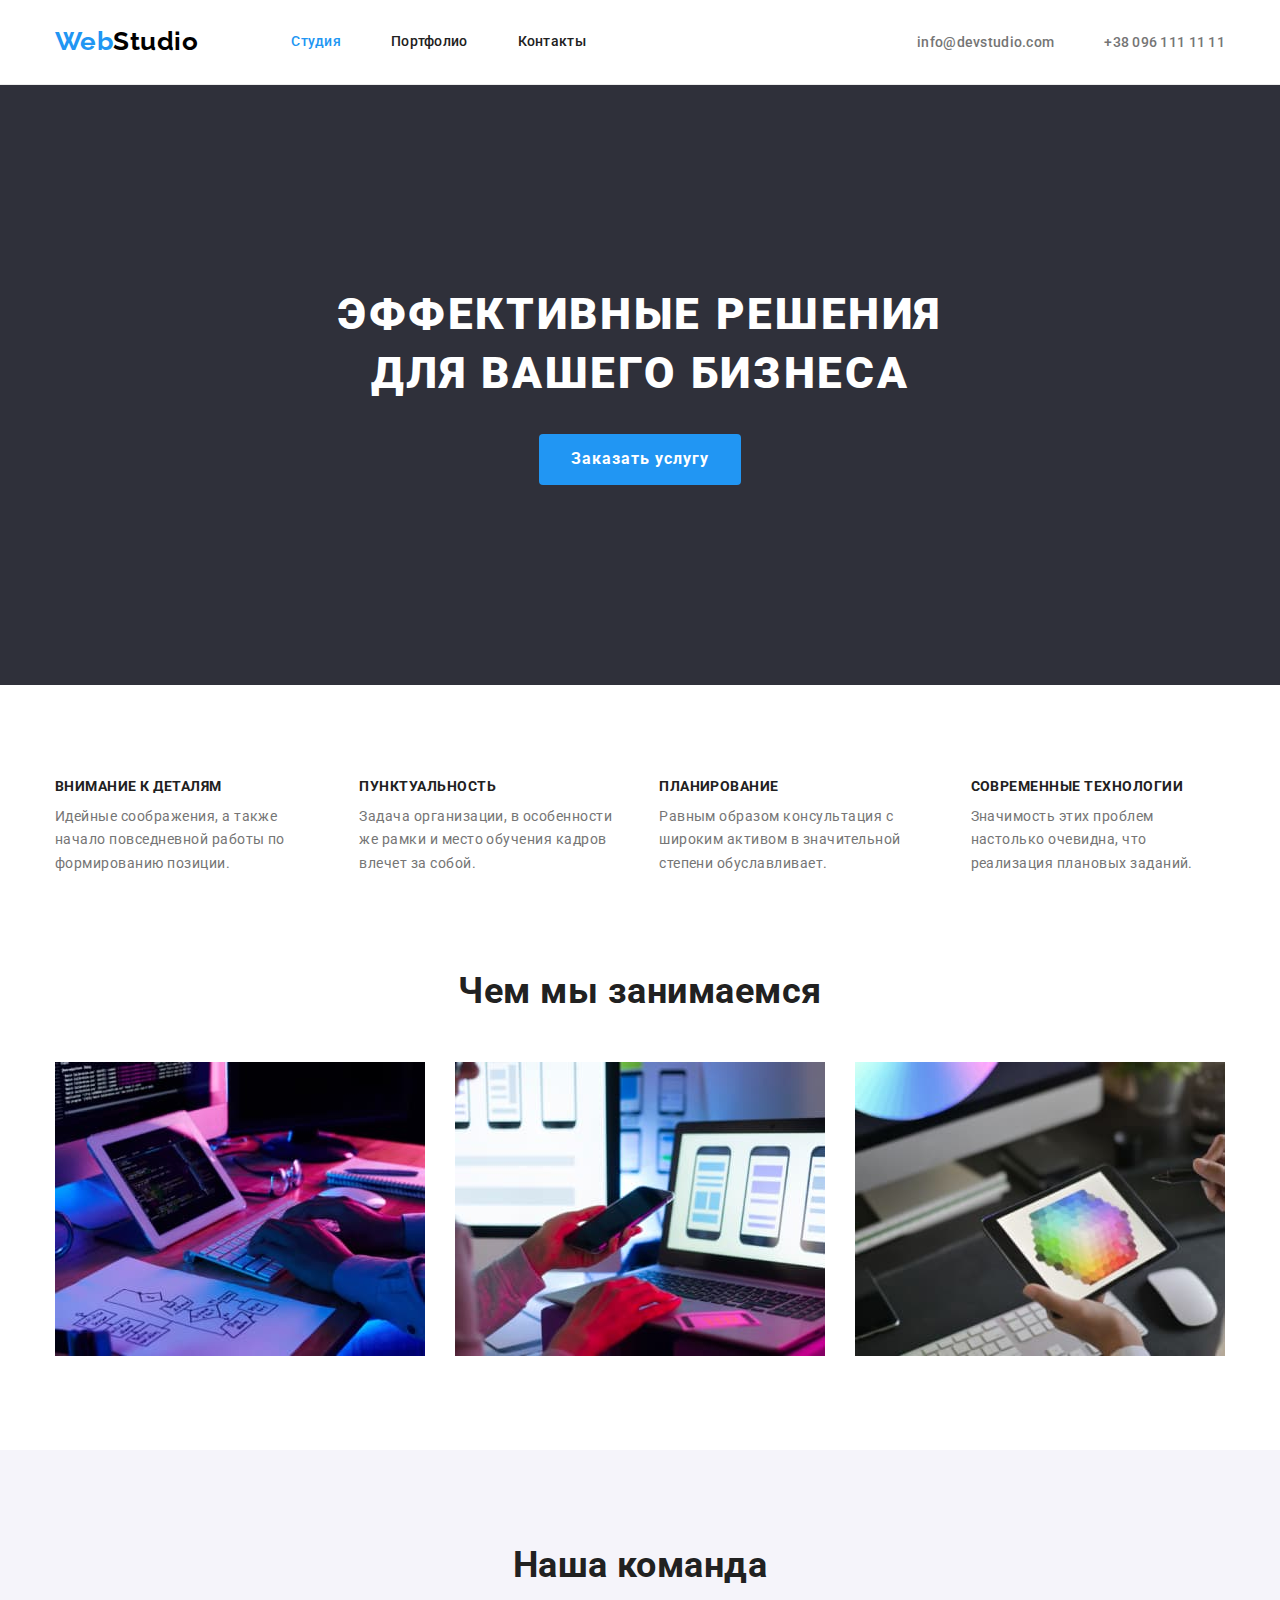
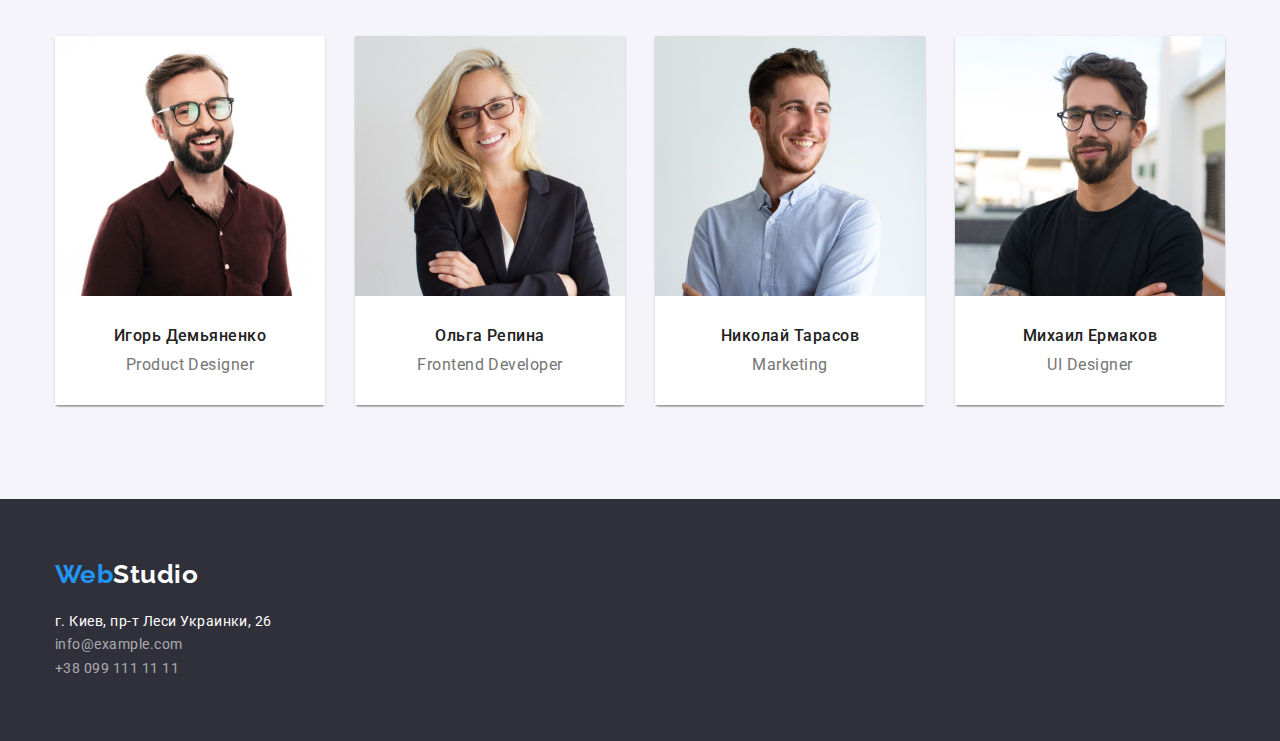
==== index.html @ f685b0f5 "Add previous homework" ====
<!DOCTYPE html>
<html lang="ru">
  <head>
    <meta charset="UTF-8" />
    <meta http-equiv="X-UA-Compatible" content="IE=edge" />
    <meta name="viewport" content="width=device-width, initial-scale=1.0" />
    <title>Document</title>
    <link rel="preconnect" href="https://fonts.googleapis.com" />
    <link rel="preconnect" href="https://fonts.gstatic.com" crossorigin />
    <link
      href="https://fonts.googleapis.com/css2?family=Raleway:wght@700&family=Roboto:wght@400;500;700;900&display=swap"
      rel="stylesheet"
    />
    <link
      rel="stylesheet"
      href="https://cdnjs.cloudflare.com/ajax/libs/modern-normalize/1.1.0/modern-normalize.min.css"
    />
    <link rel="stylesheet" href="./css/styles.css" />
  </head>

  <body>
    <!-- Шапка профиля -->
    <header>
      <div class="container">
        <nav class="main-nav">
          <a href="./index.html" class="header-logo-first"
            >Web<span class="header-logo-second">Studio</span></a
          >
          <ul class="site-nav list">
            <li class="item"><a href="" class="link current">Студия</a></li>
            <li class="item">
              <a href="./portfolio.html" class="link">Портфолио</a>
            </li>
            <li class="item"><a href="" class="link">Контакты</a></li>
          </ul>
        </nav>
        <ul class="auth-nav list">
          <li class="item">
            <a href="mailto:info@devstudio.com" class="link"
              >info@devstudio.com</a
            >
          </li>
          <li class="item">
            <a href="tel:+380961111111" class="link">+38 096 111 11 11</a>
          </li>
        </ul>
      </div>
    </header>

    <main>
      <!-- Герой -->
      <section class="section hero">
        <h2 class="hero-title">
          Эффективные решения <br />
          для вашего бизнеса
        </h2>
        <button type="button" class="button">Заказать услугу</button>
      </section>

      <!-- Feature -->
      <section class="section">
        <div class="container">
          <h2 hidden>Особенности</h2>
          <ul class="feature-list list">
            <li class="item">
              <h3 class="title">Внимание к деталям</h3>
              <p class="text">
                Идейные соображения, а также начало повседневной работы по
                формированию позиции.
              </p>
            </li>
            <li class="item">
              <h3 class="title">Пунктуальность</h3>
              <p class="text">
                Задача организации, в особенности же рамки и место обучения
                кадров влечет за собой.
              </p>
            </li>
            <li class="item">
              <h3 class="title">Планирование</h3>
              <p class="text">
                Равным образом консультация с широким активом в значительной
                степени обуславливает.
              </p>
            </li>
            <li class="item">
              <h3 class="title">Современные технологии</h3>
              <p class="text">
                Значимость этих проблем настолько очевидна, что реализация
                плановых заданий.
              </p>
            </li>
          </ul>
        </div>
      </section>

      <!-- Work -->
      <section class="section work-section">
        <div class="container">
          <h2 class="work-title">Чем мы занимаемся</h2>
          <ul class="work-list list">
            <li class="item">
              <a href=""
                ><img src="./images/box1.jpg" alt="Ноутбук" width="370"
              /></a>
            </li>
            <li class="item">
              <a href=""
                ><img src="./images/box2.jpg" alt="Смартфон" width="370"
              /></a>
            </li>
            <li class="item">
              <a href=""
                ><img src="./images/box3.jpg" alt="Планшет" width="370"
              /></a>
            </li>
          </ul>
        </div>
      </section>

      <!-- Team -->
      <section class="section team">
        <div class="container">
          <h2 class="team-title">Наша команда</h2>
          <ul class="team-list list">
            <li class="item">
              <a href=""
                ><img
                  src="./images/team-card-1.jpg"
                  alt="Игорь Демьяненко"
                  width="270"
                  class="team-picture"
                />
                <div class="info-block">
                  <h3 class="title">Игорь Демьяненко</h3>
                  <p class="position" lang="en">Product Designer</p>
                </div>
              </a>
            </li>
            <li class="item">
              <a href=""
                ><img
                  src="./images/team-card-2.jpg"
                  alt="Ольга Репинa"
                  width="270"
                  class="team-picture"
                />
                <div class="info-block">
                  <h3 class="title">Ольга Репина</h3>
                  <p class="position" lang="en">Frontend Developer</p>
                </div>
              </a>
            </li>
            <li class="item">
              <a href=""
                ><img
                  src="./images/team-card-3.jpg"
                  alt="Николай Тарасов"
                  width="270"
                  class="team-picture"
                />
                <div class="info-block">
                  <h3 class="title">Николай Тарасов</h3>
                  <p class="position" lang="en">Marketing</p>
                </div>
              </a>
            </li>
            <li class="item">
              <a href=""
                ><img
                  src="./images/team-card-4.jpg"
                  alt="Михаил Ермаков"
                  width="270"
                  class="team-picture"
                />
                <div class="info-block">
                  <h3 class="title">Михаил Ермаков</h3>
                  <p class="position" lang="en">UI Designer</p>
                </div>
              </a>
            </li>
          </ul>
        </div>
      </section>
    </main>

    <footer>
      <div class="container">
        <a href="./index.html" class="footer-logo-first"
          >Web<span class="footer-logo-second">Studio</span></a
        >
        <address>
          <ul class="footer-address list">
            <li class="address">г. Киев, пр-т Леси Украинки, 26</li>
            <li>
              <a class="link" href="mailto:info@devstudio.com"
                >info@example.com</a
              >
            </li>
            <li>
              <a class="link" href="tel:+380961111111">+38 099 111 11 11</a>
            </li>
          </ul>
        </address>
      </div>
    </footer>
  </body>
</html>
---- css/styles.css ----
:root {
  --primary-text-color: #757575;
  --title-text-color: #212121;
  --secondary-title-text-color: #ffffff;
  --tertiary-title-text-color: #000000;
  --footer-title-text-color: rgba(255, 255, 255, 0.6);
  --accent-color: #2196f3;
  --primary-bg-color: #ffffff;
  --title-bg-color: #2f303a;
  --team-title-bg-color: #f5f4fa;
  --button-hover-color: #188ce8;
  --button-secondary-color: #f5f4fa;
  --border-bg: #eeeeee;
  --header-border-bg: #ececec;
}

body {
  background-color: var(--primary-bg-color);
  color: var(--primary-text-color);
  font-family: Roboto, sans-serif;
  letter-spacing: 0.03em;
}

a {
  text-decoration: none;
}

address {
  font-style: normal;
}

.list {
  list-style: none;
  padding: 0;
  margin: 0;
}

h1,
h2,
h3,
p {
  margin: 0;
  padding: 0;
}

img {
  display: block;
}

.section {
  padding-top: 94px;
  padding-bottom: 94px;
}

/* -----------Logo---------- */

.header-logo-first {
  color: var(--accent-color);
  font-family: Raleway, sans-serif;
  font-weight: 700;
  font-size: 26px;
  line-height: 1.19;
  margin-right: 93px;
}

.header-logo-second {
  color: var(--tertiary-title-text-color);
}

/* ---------Navigation-------- */

.main-nav {
  display: flex;
  align-items: center;
}

header {
  border-bottom: 1px solid var(--header-border-bg);
}

header .container {
  display: flex;
  align-items: center;
}

.site-nav {
  display: flex;
}

.site-nav .item:not(:last-child) {
  margin-right: 50px;
}

.site-nav .link {
  color: var(--title-text-color);
  font-weight: 500;
  font-size: 14px;
  line-height: 1.4;
  letter-spacing: 0.02em;
  display: block;
  padding-top: 32px;
  padding-bottom: 32px;
}

.site-nav .link:hover,
.site-nav .link:focus {
  color: var(--accent-color);
}

.site-nav .link.current {
  color: var(--accent-color);
}

.auth-nav {
  display: flex;
  margin-left: auto;
}

.auth-nav .item:not(:last-child) {
  margin-right: 50px;
}

.auth-nav .link {
  color: var(--primary-text-color);
  font-weight: 500;
  font-size: 14px;
  line-height: 1.14;
  letter-spacing: 0.02em;
  padding-top: 32px;
  padding-bottom: 32px;
}

.auth-nav .link:hover,
.auth-nav .link:focus {
  color: var(--accent-color);
}

.container {
  margin-left: auto;
  margin-right: auto;
  width: 1200px;
  padding-left: 15px;
  padding-right: 15px;
  /* outline: 2px solid tomato; */
}

/* -------Hero-------- */

.hero {
  background-color: var(--title-bg-color);
  text-align: center;
  padding-top: 200px;
  padding-bottom: 200px;
}

.hero-title {
  color: var(--secondary-title-text-color);
  font-weight: 900;
  font-size: 44px;
  line-height: 1.36;
  letter-spacing: 0.06em;
  text-transform: uppercase;
  margin-bottom: 30px;
}

/* --------Button------- */

.button {
  color: var(--secondary-title-text-color);
  background-color: var(--accent-color);
  font-weight: 700;
  font-size: 16px;
  line-height: 1.9;
  letter-spacing: 0.06em;
  cursor: pointer;
  border: 0;
  border-radius: 4px;
  padding: 10px 32px;
  display: inline-block;
}

.button:hover,
.button:focus {
  background-color: var(--button-hover-color);
}

/* --------Feature--------- */

.feature-list {
  display: flex;
}

.feature-list .item:not(:last-child) {
  margin-right: 30px;
}

.feature-list .title {
  color: var(--title-text-color);
  font-weight: 700;
  font-size: 14px;
  line-height: 1.14;
  text-transform: uppercase;
  margin-bottom: 10px;
}

.feature-list .text {
  font-weight: 400;
  font-size: 14px;
  line-height: 1.7;
}

/* --------Work--------- */

.work-section {
  padding-top: 0;
}

.work-list {
  display: flex;
}

.work-title {
  color: var(--title-text-color);
  font-weight: 700;
  font-size: 36px;
  line-height: 1.17;
  text-align: center;
  margin-bottom: 50px;
}

.work-list .item {
  margin-right: 30px;
}

/* Team */

.team {
  background-color: var(--team-title-bg-color);
}

.team-list {
  display: flex;
}

.team-list .item:not(:last-child) {
  margin-right: 30px;
}

.team-list .item {
  box-shadow: 0px 1px 3px rgba(0, 0, 0, 0.12), 0px 1px 1px rgba(0, 0, 0, 0.14),
    0px 2px 1px rgba(0, 0, 0, 0.2);
  border-radius: 0px 0px 4px 4px;
}

.team-list .info-block {
  padding-top: 30px;
  padding-bottom: 30px;
  background-color: var(--primary-bg-color);
}

.team-title {
  color: var(--title-text-color);
  font-weight: 700;
  font-size: 36px;
  line-height: 1.17;
  text-align: center;
  margin-bottom: 50px;
}

.team-list .title {
  color: var(--title-text-color);
  font-weight: 500;
  font-size: 16px;
  line-height: 1.2;
  text-align: center;
  margin-bottom: 10px;
}

.team-list .position {
  font-weight: 400;
  font-size: 16px;
  line-height: 1.2;
  text-align: center;
  color: var(--primary-text-color);
}

/* -------Footer-------- */

footer {
  background-color: var(--title-bg-color);
  padding-top: 60px;
  padding-bottom: 60px;
}

.footer-logo-first {
  color: var(--accent-color);
  font-family: Raleway, sans-serif;
  font-weight: 700;
  font-size: 26px;
  line-height: 1.19;
  display: inline-block;
  margin-bottom: 20px;
}

.footer-logo-second {
  color: var(--secondary-title-text-color);
}

.address {
  color: var(--secondary-title-text-color);
  font-weight: 400;
  font-size: 14px;
  line-height: 1.7;
}

.footer-address .link {
  color: var(--footer-title-text-color);
  font-weight: 400;
  font-size: 14px;
  line-height: 1.7;
}

.footer-address .link:hover,
.list .link:focus {
  color: var(--accent-color);
}

/* ------Portfolio filter ------*/

.filter-list {
  display: flex;
  justify-content: center;
  margin-bottom: 50px;
}

.filter-list .item:not(:last-child) {
  margin-right: 8px;
}

.filter-button {
  color: var(--title-text-color);
  background-color: var(--button-secondary-color);
  font-weight: 500;
  font-size: 16px;
  line-height: 1.6;
  text-align: center;
  font-family: inherit;
  display: inline-block;
  padding: 6px 22px;
  border-radius: 4px;
  border: 0;
}

.filter-button.active {
  color: var(--secondary-title-text-color);
  background-color: var(--accent-color);
}

.filter .button-primary:hover,
.filter .button-primary:focus {
  background-color: var(--button-hover-color);
}

/* ------Portfolio project------ */

.project-list {
  display: flex;
  flex-wrap: wrap;
}

.project-list .item {
  width: 370px;
  margin-right: 30px;
  margin-bottom: 30px;
}

.project-list .item:nth-child(3n) {
  margin-right: 0;
}
.project-list .item:nth-last-child(-n + 3) {
  margin-bottom: 0;
}

.project-list .project-info-block {
  border: 1px solid var(--border-bg);
  border-top-color: transparent;
  padding: 20px 24px;
}

.project-list .name {
  color: var(--title-text-color);
  font-weight: 700;
  font-size: 18px;
  line-height: 2;
  letter-spacing: 0.06em;
  margin-bottom: 4px;
}

.project-list .description {
  color: var(--primary-text-color);
  font-weight: 400;
  font-size: 16px;
  line-height: 1.9;
}
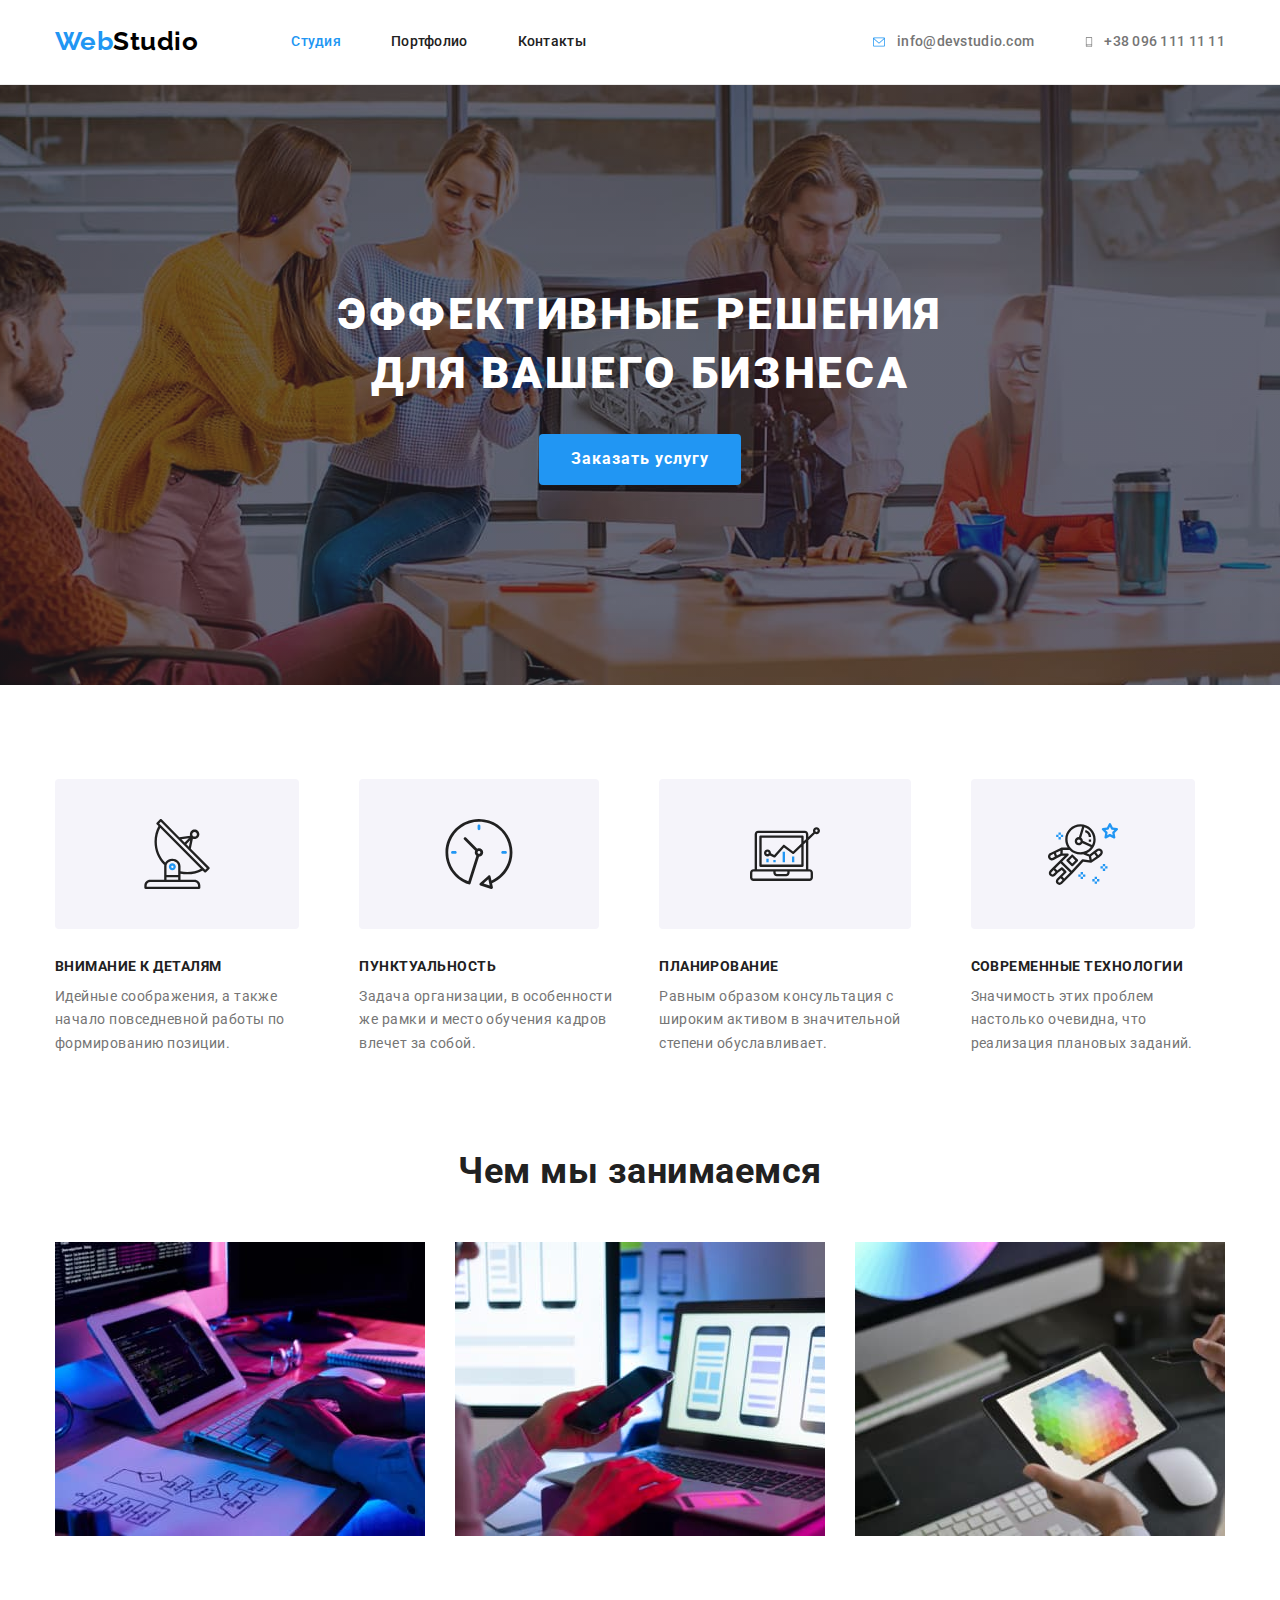
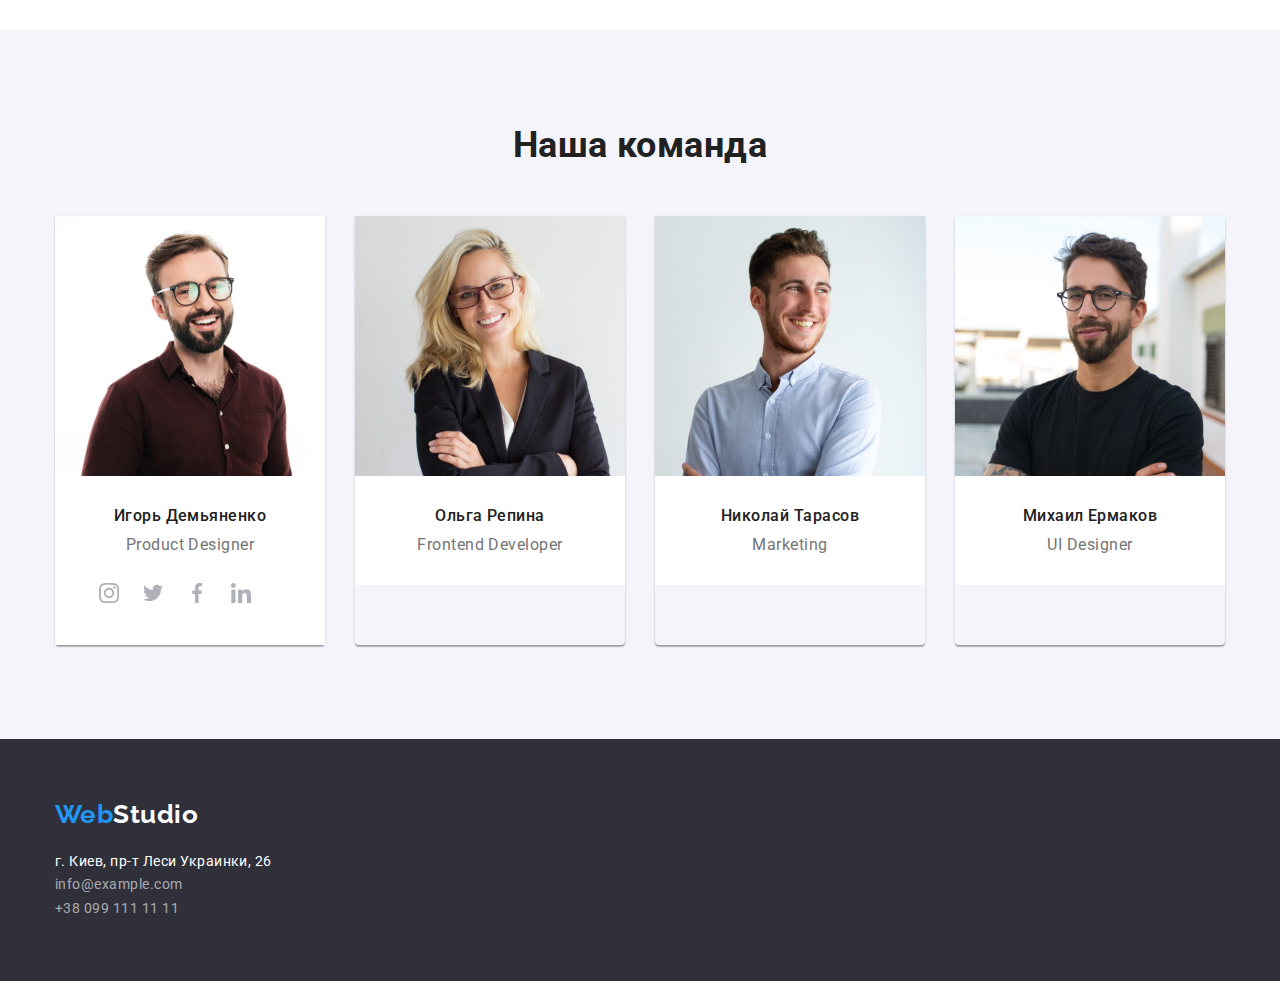
==== commit 463274ff: "Add bg-image" ====
--- a/index.html
+++ b/index.html
@@ -36,12 +36,19 @@
         </nav>
         <ul class="auth-nav list">
           <li class="item">
-            <a href="mailto:info@devstudio.com" class="link"
+            <a href="mailto:info@devstudio.com" class="link">
+              <svg class="item-icon" width="16" height="12">
+                <use href="./images/icons.svg#icon-envelope"></use></svg
               >info@devstudio.com</a
             >
           </li>
           <li class="item">
-            <a href="tel:+380961111111" class="link">+38 096 111 11 11</a>
+            <a href="tel:+380961111111" class="link">
+              <svg class="item-icon" width="10" height="16">
+                <use href="./images/icons.svg#icon-smartphone"></use>
+              </svg>
+              +38 096 111 11 11</a
+            >
           </li>
         </ul>
       </div>
@@ -63,28 +70,56 @@
           <h2 hidden>Особенности</h2>
           <ul class="feature-list list">
             <li class="item">
-              <h3 class="title">Внимание к деталям</h3>
+              <h3 class="title">
+                <div class="feature-list-icon">
+                  <svg width="70" hight="70">
+                    <use href="./images/icons.svg#icon-antenna"></use>
+                  </svg>
+                </div>
+                Внимание к деталям
+              </h3>
               <p class="text">
                 Идейные соображения, а также начало повседневной работы по
                 формированию позиции.
               </p>
             </li>
             <li class="item">
-              <h3 class="title">Пунктуальность</h3>
+              <h3 class="title">
+                <div class="feature-list-icon">
+                  <svg width="70" hight="70">
+                    <use href="./images/icons.svg#icon-clock"></use>
+                  </svg>
+                </div>
+                Пунктуальность
+              </h3>
               <p class="text">
                 Задача организации, в особенности же рамки и место обучения
                 кадров влечет за собой.
               </p>
             </li>
             <li class="item">
-              <h3 class="title">Планирование</h3>
+              <h3 class="title">
+                <div class="feature-list-icon">
+                  <svg width="70" hight="70">
+                    <use href="./images/icons.svg#icon-diagram"></use>
+                  </svg>
+                </div>
+                Планирование
+              </h3>
               <p class="text">
                 Равным образом консультация с широким активом в значительной
                 степени обуславливает.
               </p>
             </li>
             <li class="item">
-              <h3 class="title">Современные технологии</h3>
+              <h3 class="title">
+                <div class="feature-list-icon">
+                  <svg width="70" hight="70">
+                    <use href="./images/icons.svg#icon-astronaut"></use>
+                  </svg>
+                </div>
+                Современные технологии
+              </h3>
               <p class="text">
                 Значимость этих проблем настолько очевидна, что реализация
                 плановых заданий.
@@ -134,6 +169,38 @@
                 <div class="info-block">
                   <h3 class="title">Игорь Демьяненко</h3>
                   <p class="position" lang="en">Product Designer</p>
+                  <ul class="position-soc-item list">
+                    <li>
+                      <a href="" class="position-soc-link">
+                        <svg width="20" height="20">
+                          <use href="./images/icons.svg#icon-instagram"></use>
+                        </svg>
+                      </a>
+                    </li>
+                    <li>
+                      <a href="" class="position-soc-link">
+                        <svg width="20" height="20">
+                          <use href="./images/icons.svg#icon-twitter"></use>
+                        </svg>
+                      </a>
+                    </li>
+
+                    <li>
+                      <a href="" class="position-soc-link">
+                        <svg width="20" height="20">
+                          <use href="./images/icons.svg#icon-facebook"></use>
+                        </svg>
+                      </a>
+                    </li>
+
+                    <li>
+                      <a href="" class="position-soc-link">
+                        <svg width="20" height="20">
+                          <use href="./images/icons.svg#icon-linkedin"></use>
+                        </svg>
+                      </a>
+                    </li>
+                  </ul>
                 </div>
               </a>
             </li>
--- a/css/styles.css
+++ b/css/styles.css
@@ -12,6 +12,7 @@
   --button-secondary-color: #f5f4fa;
   --border-bg: #eeeeee;
   --header-border-bg: #ececec;
+  --social-links-color: #afb1b8;
 }
 
 body {
@@ -128,11 +129,17 @@
   letter-spacing: 0.02em;
   padding-top: 32px;
   padding-bottom: 32px;
+  display: flex;
+  align-items: center;
 }
 
 .auth-nav .link:hover,
 .auth-nav .link:focus {
   color: var(--accent-color);
+}
+
+.auth-nav .item-icon {
+  margin-right: 10px;
 }
 
 .container {
@@ -151,6 +158,15 @@
   text-align: center;
   padding-top: 200px;
   padding-bottom: 200px;
+  background-image: linear-gradient(
+      to right,
+      rgba(47, 48, 58, 0.4),
+      rgba(47, 48, 58, 0.4)
+    ),
+    url(../images/Img-header.jpg);
+  background-size: cover;
+  background-position: center;
+  background-repeat: no-repeat;
 }
 
 .hero-title {
@@ -203,6 +219,15 @@
   margin-bottom: 10px;
 }
 
+.feature-list-icon {
+  display: flex;
+  justify-content: center;
+  background-color: var(--team-title-bg-color);
+  border-radius: 4px;
+  margin-bottom: 30px;
+  margin-right: 30px;
+}
+
 .feature-list .text {
   font-weight: 400;
   font-size: 14px;
@@ -282,6 +307,25 @@
   line-height: 1.2;
   text-align: center;
   color: var(--primary-text-color);
+}
+
+.position-soc-item {
+  display: flex;
+  padding-left: 32px;
+  padding-right: 32px;
+  padding-top: 16px;
+}
+
+.position-soc-link {
+  width: 44px;
+  height: 44px;
+  background-color: var(--secondary-title-text-color);
+  border-radius: 50%;
+  padding: 12px;
+  display: flex;
+  align-items: center;
+  justify-content: center;
+  fill: var(--social-links-color);
 }
 
 /* -------Footer-------- */
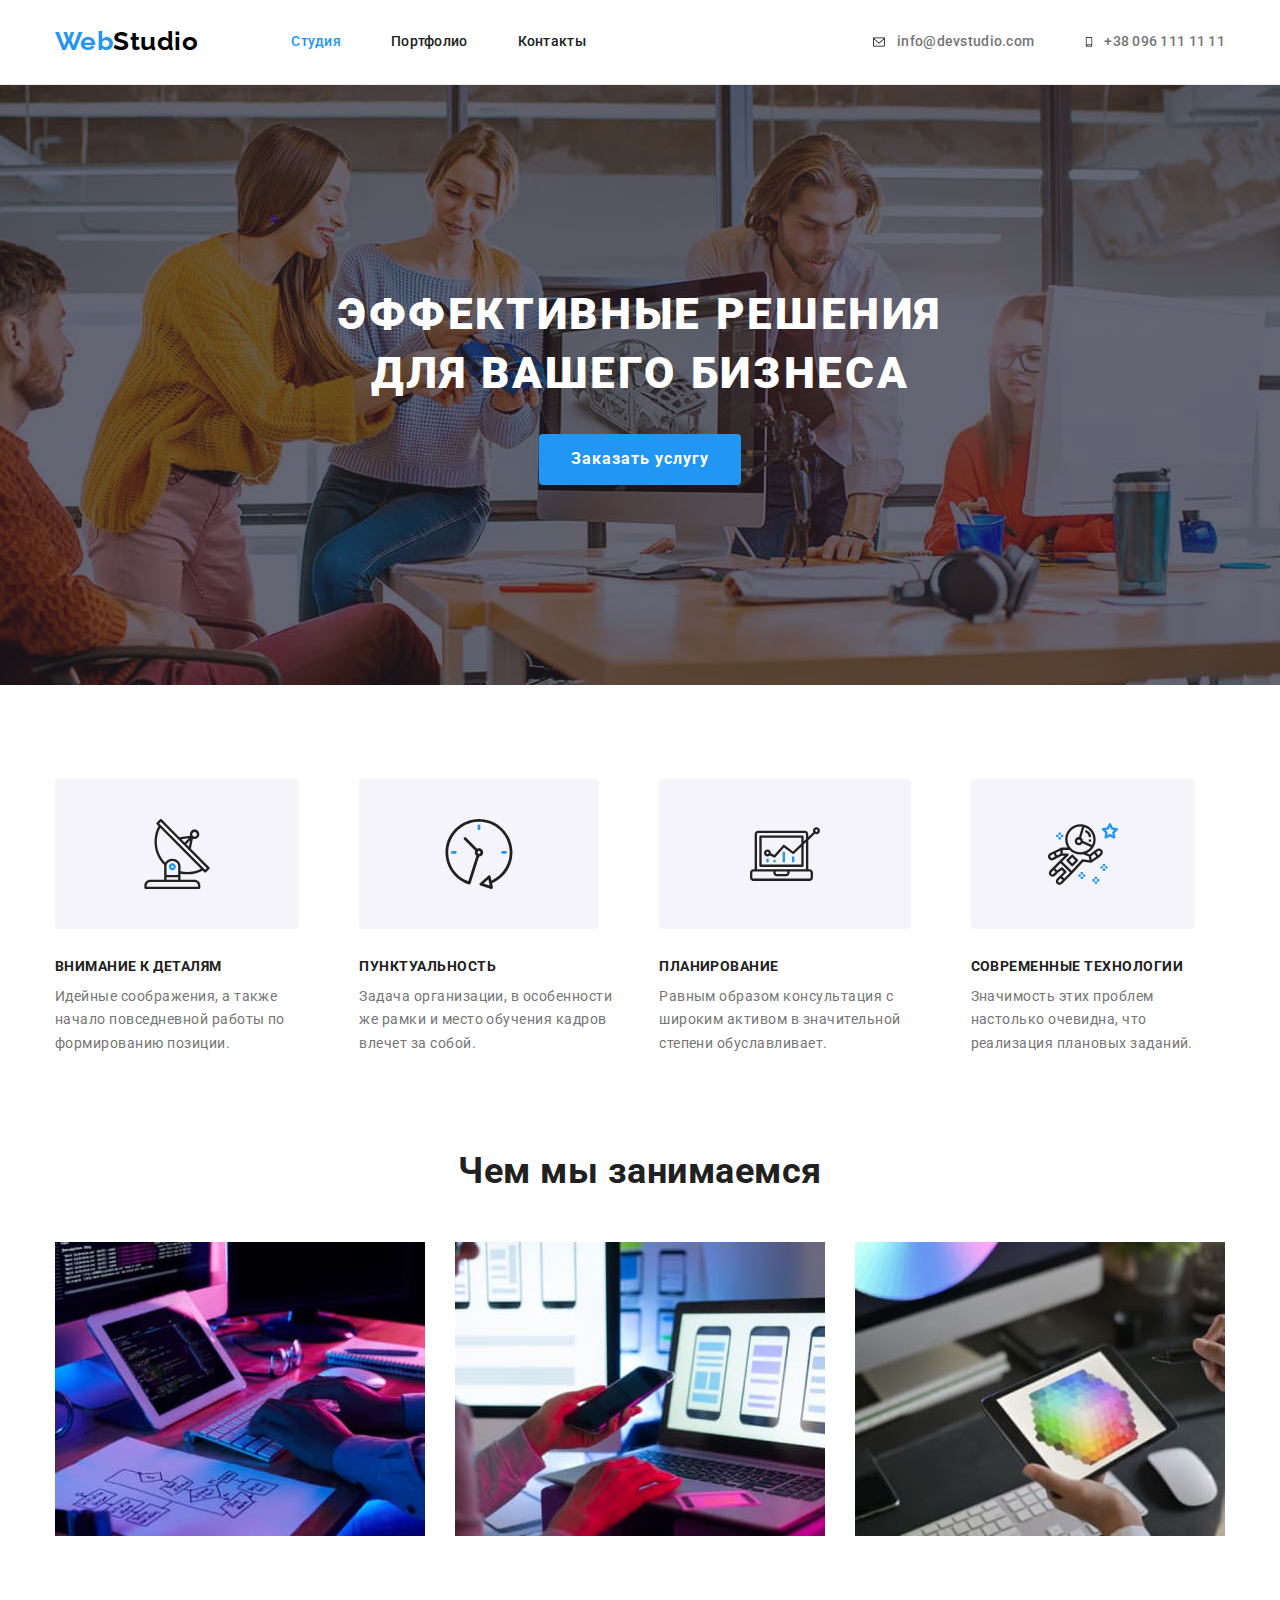
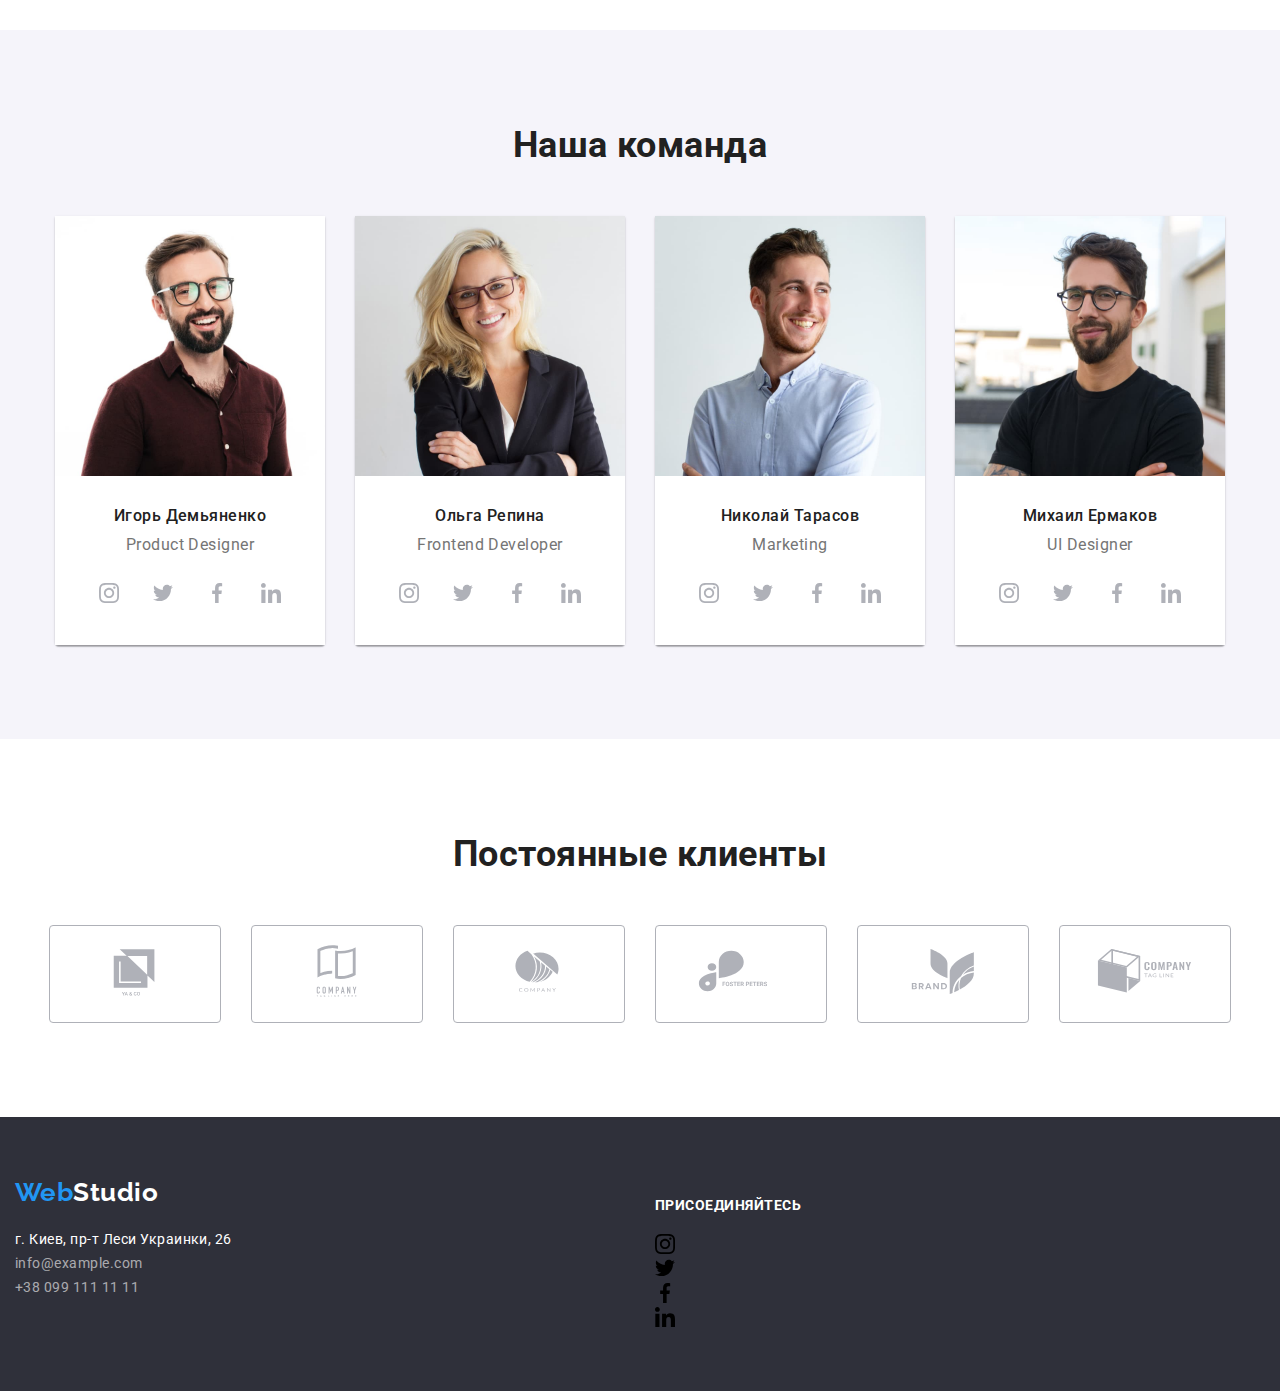
==== commit 9fcc493e: "Add svg sprite" ====
--- a/index.html
+++ b/index.html
@@ -169,15 +169,15 @@
                 <div class="info-block">
                   <h3 class="title">Игорь Демьяненко</h3>
                   <p class="position" lang="en">Product Designer</p>
-                  <ul class="position-soc-item list">
-                    <li>
+                  <ul class="position-soc-list list">
+                    <li class="position-soc-item">
                       <a href="" class="position-soc-link">
                         <svg width="20" height="20">
                           <use href="./images/icons.svg#icon-instagram"></use>
                         </svg>
                       </a>
                     </li>
-                    <li>
+                    <li class="position-soc-item">
                       <a href="" class="position-soc-link">
                         <svg width="20" height="20">
                           <use href="./images/icons.svg#icon-twitter"></use>
@@ -185,7 +185,7 @@
                       </a>
                     </li>
 
-                    <li>
+                    <li class="position-soc-item">
                       <a href="" class="position-soc-link">
                         <svg width="20" height="20">
                           <use href="./images/icons.svg#icon-facebook"></use>
@@ -193,7 +193,7 @@
                       </a>
                     </li>
 
-                    <li>
+                    <li class="position-soc-item">
                       <a href="" class="position-soc-link">
                         <svg width="20" height="20">
                           <use href="./images/icons.svg#icon-linkedin"></use>
@@ -215,6 +215,38 @@
                 <div class="info-block">
                   <h3 class="title">Ольга Репина</h3>
                   <p class="position" lang="en">Frontend Developer</p>
+                  <ul class="position-soc-list list">
+                    <li class="position-soc-item">
+                      <a href="" class="position-soc-link">
+                        <svg width="20" height="20">
+                          <use href="./images/icons.svg#icon-instagram"></use>
+                        </svg>
+                      </a>
+                    </li>
+                    <li class="position-soc-item">
+                      <a href="" class="position-soc-link">
+                        <svg width="20" height="20">
+                          <use href="./images/icons.svg#icon-twitter"></use>
+                        </svg>
+                      </a>
+                    </li>
+
+                    <li class="position-soc-item">
+                      <a href="" class="position-soc-link">
+                        <svg width="20" height="20">
+                          <use href="./images/icons.svg#icon-facebook"></use>
+                        </svg>
+                      </a>
+                    </li>
+
+                    <li class="position-soc-item">
+                      <a href="" class="position-soc-link">
+                        <svg width="20" height="20">
+                          <use href="./images/icons.svg#icon-linkedin"></use>
+                        </svg>
+                      </a>
+                    </li>
+                  </ul>
                 </div>
               </a>
             </li>
@@ -229,6 +261,38 @@
                 <div class="info-block">
                   <h3 class="title">Николай Тарасов</h3>
                   <p class="position" lang="en">Marketing</p>
+                  <ul class="position-soc-list list">
+                    <li class="position-soc-item">
+                      <a href="" class="position-soc-link">
+                        <svg width="20" height="20">
+                          <use href="./images/icons.svg#icon-instagram"></use>
+                        </svg>
+                      </a>
+                    </li>
+                    <li class="position-soc-item">
+                      <a href="" class="position-soc-link">
+                        <svg width="20" height="20">
+                          <use href="./images/icons.svg#icon-twitter"></use>
+                        </svg>
+                      </a>
+                    </li>
+
+                    <li class="position-soc-item">
+                      <a href="" class="position-soc-link">
+                        <svg width="20" height="20">
+                          <use href="./images/icons.svg#icon-facebook"></use>
+                        </svg>
+                      </a>
+                    </li>
+
+                    <li class="position-soc-item">
+                      <a href="" class="position-soc-link">
+                        <svg width="20" height="20">
+                          <use href="./images/icons.svg#icon-linkedin"></use>
+                        </svg>
+                      </a>
+                    </li>
+                  </ul>
                 </div>
               </a>
             </li>
@@ -243,7 +307,90 @@
                 <div class="info-block">
                   <h3 class="title">Михаил Ермаков</h3>
                   <p class="position" lang="en">UI Designer</p>
-                </div>
+                  <ul class="position-soc-list list">
+                    <li class="position-soc-item">
+                      <a href="" class="position-soc-link">
+                        <svg width="20" height="20">
+                          <use href="./images/icons.svg#icon-instagram"></use>
+                        </svg>
+                      </a>
+                    </li>
+                    <li class="position-soc-item">
+                      <a href="" class="position-soc-link">
+                        <svg width="20" height="20">
+                          <use href="./images/icons.svg#icon-twitter"></use>
+                        </svg>
+                      </a>
+                    </li>
+
+                    <li class="position-soc-item">
+                      <a href="" class="position-soc-link">
+                        <svg width="20" height="20">
+                          <use href="./images/icons.svg#icon-facebook"></use>
+                        </svg>
+                      </a>
+                    </li>
+
+                    <li class="position-soc-item">
+                      <a href="" class="position-soc-link">
+                        <svg width="20" height="20">
+                          <use href="./images/icons.svg#icon-linkedin"></use>
+                        </svg>
+                      </a>
+                    </li>
+                  </ul>
+                </div>
+              </a>
+            </li>
+          </ul>
+        </div>
+      </section>
+
+      <!-- Clients -->
+      <section class="section">
+        <div class="container">
+          <h2 class="clients-title">Постоянные клиенты</h2>
+          <ul class="clients-list">
+            <li class="clients-item list">
+              <a href=""
+                ><svg class="clients-icon" width="106" height="60">
+                  <use href="./images/icons.svg#icon-client1"></use>
+                </svg>
+              </a>
+            </li>
+            <li class="clients-item list">
+              <a href="">
+                <svg class="clients-icon" width="106" height="60">
+                  <use href="./images/icons.svg#icon-client2"></use>
+                </svg>
+              </a>
+            </li>
+            <li class="clients-item list">
+              <a href=""
+                ><svg class="clients-icon" width="106" height="60">
+                  <use href="./images/icons.svg#icon-client3"></use>
+                </svg>
+              </a>
+            </li>
+            <li class="clients-item list">
+              <a href=""
+                ><svg class="clients-icon" width="106" height="60">
+                  <use href="./images/icons.svg#icon-client4"></use>
+                </svg>
+              </a>
+            </li>
+            <li class="clients-item list">
+              <a href=""
+                ><svg class="clients-icon" width="106" height="60">
+                  <use href="./images/icons.svg#icon-client5"></use>
+                </svg>
+              </a>
+            </li>
+            <li class="clients-item list">
+              <a href=""
+                ><svg class="clients-icon" width="106" height="60">
+                  <use href="./images/icons.svg#icon-client6"></use>
+                </svg>
               </a>
             </li>
           </ul>
@@ -270,6 +417,37 @@
           </ul>
         </address>
       </div>
+      <div class="container">
+        <h4 class="footer-soc-link">присоединяйтесь</h4>
+        <ul class="footer-item-list list">
+          <li class="footer-item-soc">
+            <a href="">
+              <svg width="20" height="20">
+                <use href="./images/icons.svg#icon-instagram"></use>
+              </svg>
+            </a>
+          </li>
+          <li>
+            <a href="">
+              <svg width="20" height="20">
+                <use href="./images/icons.svg#icon-twitter"></use>
+              </svg>
+            </a>
+          </li>
+          <li>
+            <a href="">
+              <svg width="20" height="20">
+                <use href="./images/icons.svg#icon-facebook"></use></svg
+            ></a>
+          </li>
+          <li>
+            <a href="">
+              <svg width="20" height="20">
+                <use href="./images/icons.svg#icon-linkedin"></use></svg
+            ></a>
+          </li>
+        </ul>
+      </div>
     </footer>
   </body>
 </html>
--- a/css/styles.css
+++ b/css/styles.css
@@ -136,6 +136,7 @@
 .auth-nav .link:hover,
 .auth-nav .link:focus {
   color: var(--accent-color);
+  fill: var(--accent-color);
 }
 
 .auth-nav .item-icon {
@@ -167,6 +168,8 @@
   background-size: cover;
   background-position: center;
   background-repeat: no-repeat;
+  max-width: 1600px;
+  margin: 0 auto;
 }
 
 .hero-title {
@@ -257,7 +260,7 @@
   margin-right: 30px;
 }
 
-/* Team */
+/* -------------Team----------------- */
 
 .team {
   background-color: var(--team-title-bg-color);
@@ -309,7 +312,7 @@
   color: var(--primary-text-color);
 }
 
-.position-soc-item {
+.position-soc-list {
   display: flex;
   padding-left: 32px;
   padding-right: 32px;
@@ -326,14 +329,68 @@
   align-items: center;
   justify-content: center;
   fill: var(--social-links-color);
-}
-
-/* -------Footer-------- */
+  /* margin-right: 10px; */
+}
+
+.position-soc-item:not(:last-child) {
+  margin-right: 10px;
+}
+
+.position-soc-link:hover,
+.position-soc-link:focus {
+  background-color: var(--accent-color);
+  fill: var(--primary-bg-color);
+}
+
+/* --------------------Clients----------------------- */
+
+.clients-title {
+  color: var(--title-text-color);
+  font-weight: 700;
+  font-size: 36px;
+  line-height: 1.17;
+  text-align: center;
+  margin-bottom: 50px;
+}
+
+.clients-list {
+  display: flex;
+  justify-content: center;
+  margin: 0;
+  padding: 0;
+}
+
+.clients-item {
+  border: 1px solid var(--social-links-color);
+  border-radius: 4px;
+  padding: 16px 32px;
+}
+
+.clients-item:hover,
+.clients-item:focus {
+  border-color: var(--accent-color);
+}
+
+.clients-item:not(:last-child) {
+  margin-right: 30px;
+}
+
+.clients-icon {
+  fill: var(--social-links-color);
+}
+
+.clients-icon:hover,
+.clients-icon:focus {
+  fill: var(--accent-color);
+}
+
+/* --------------------Footer----------------- */
 
 footer {
   background-color: var(--title-bg-color);
   padding-top: 60px;
   padding-bottom: 60px;
+  display: flex;
 }
 
 .footer-logo-first {
@@ -367,6 +424,14 @@
 .footer-address .link:hover,
 .list .link:focus {
   color: var(--accent-color);
+}
+
+.footer-soc-link {
+  color: var(--secondary-title-text-color);
+  font-weight: 700;
+  font-size: 14px;
+  line-height: 1.4;
+  text-transform: uppercase;
 }
 
 /* ------Portfolio filter ------*/
@@ -400,9 +465,10 @@
   background-color: var(--accent-color);
 }
 
-.filter .button-primary:hover,
-.filter .button-primary:focus {
-  background-color: var(--button-hover-color);
+.filter-button:hover,
+.filter-button:focus {
+  box-shadow: 0px 3px 1px rgba(0, 0, 0, 0.1), 0px 1px 2px rgba(0, 0, 0, 0.08),
+    0px 2px 2px rgba(0, 0, 0, 0.12);
 }
 
 /* ------Portfolio project------ */
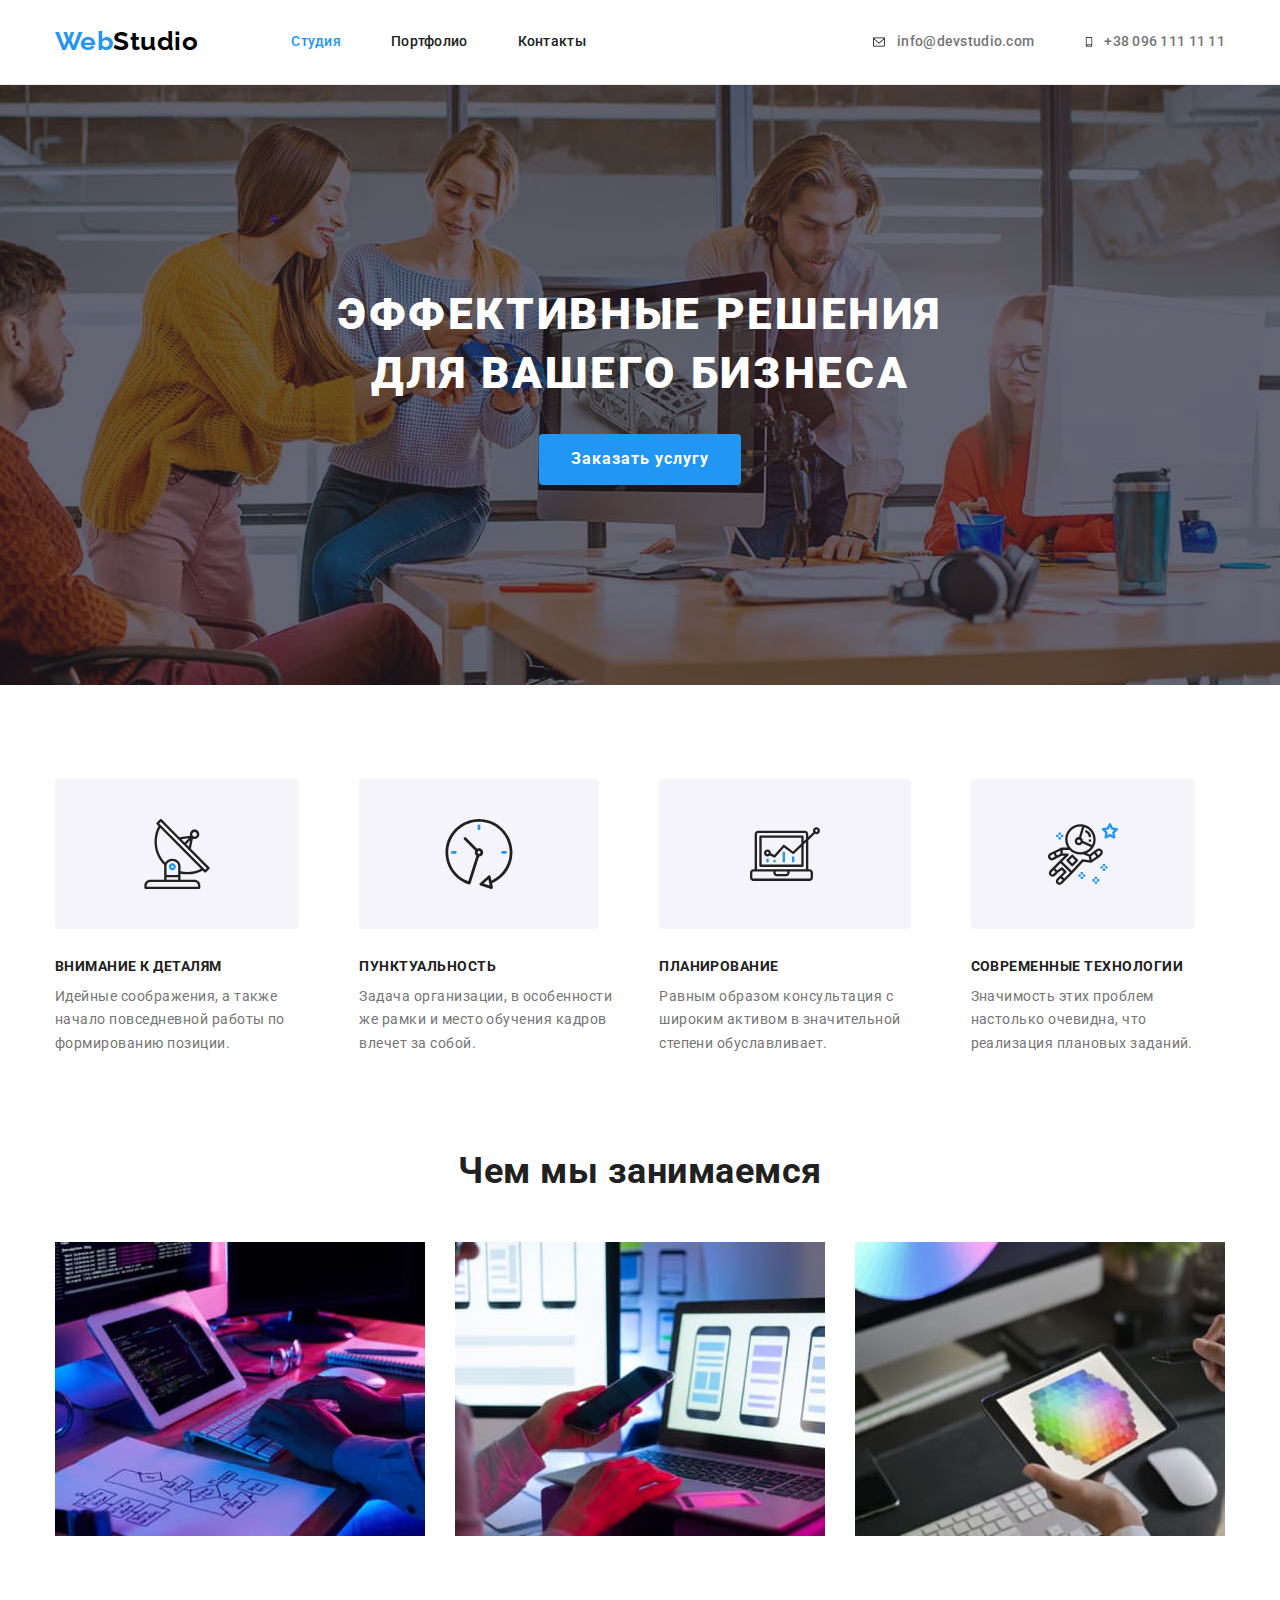
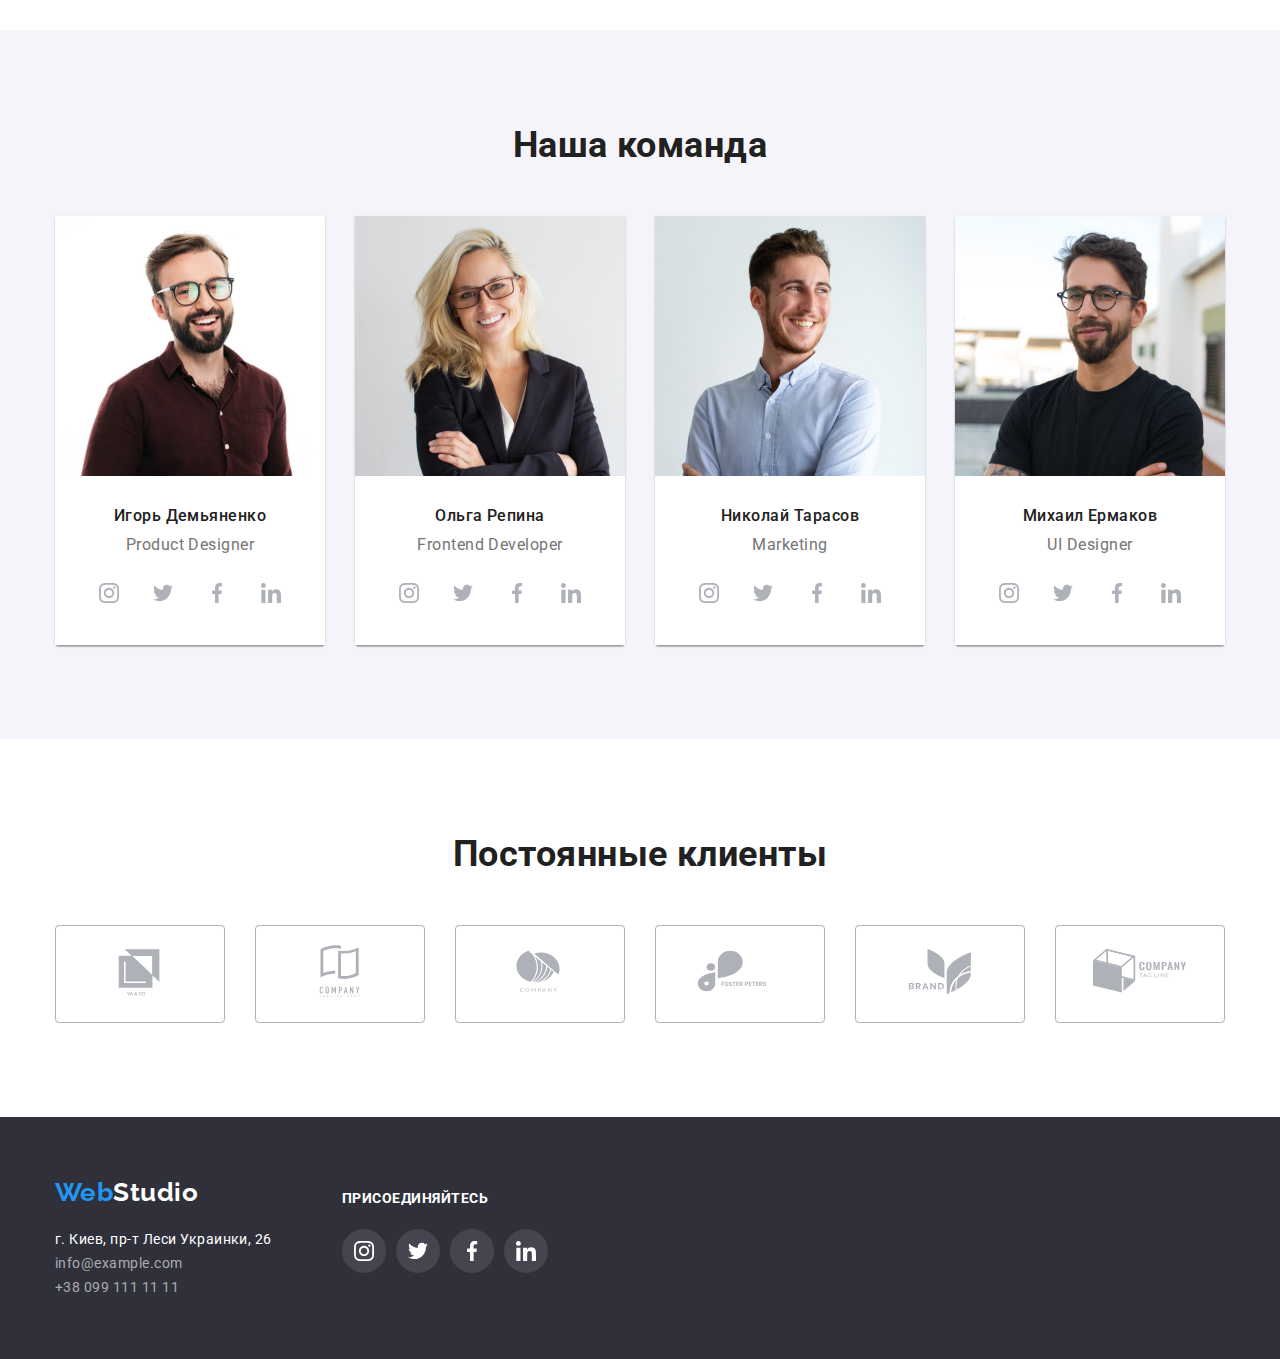
==== commit e8db157b: "Add social links to footer" ====
--- a/index.html
+++ b/index.html
@@ -352,43 +352,43 @@
           <h2 class="clients-title">Постоянные клиенты</h2>
           <ul class="clients-list">
             <li class="clients-item list">
-              <a href=""
-                ><svg class="clients-icon" width="106" height="60">
+              <a class="client-link" href="">
+                <svg class="clients-icon">
                   <use href="./images/icons.svg#icon-client1"></use>
                 </svg>
               </a>
             </li>
             <li class="clients-item list">
-              <a href="">
-                <svg class="clients-icon" width="106" height="60">
+              <a class="client-link" href="">
+                <svg class="clients-icon">
                   <use href="./images/icons.svg#icon-client2"></use>
                 </svg>
               </a>
             </li>
             <li class="clients-item list">
-              <a href=""
-                ><svg class="clients-icon" width="106" height="60">
+              <a class="client-link" href=""
+                ><svg class="clients-icon">
                   <use href="./images/icons.svg#icon-client3"></use>
                 </svg>
               </a>
             </li>
             <li class="clients-item list">
-              <a href=""
-                ><svg class="clients-icon" width="106" height="60">
+              <a class="client-link" href=""
+                ><svg class="clients-icon">
                   <use href="./images/icons.svg#icon-client4"></use>
                 </svg>
               </a>
             </li>
             <li class="clients-item list">
-              <a href=""
-                ><svg class="clients-icon" width="106" height="60">
+              <a class="client-link" href=""
+                ><svg class="clients-icon">
                   <use href="./images/icons.svg#icon-client5"></use>
                 </svg>
               </a>
             </li>
             <li class="clients-item list">
-              <a href=""
-                ><svg class="clients-icon" width="106" height="60">
+              <a class="client-link" href=""
+                ><svg class="clients-icon">
                   <use href="./images/icons.svg#icon-client6"></use>
                 </svg>
               </a>
@@ -400,53 +400,55 @@
 
     <footer>
       <div class="container">
-        <a href="./index.html" class="footer-logo-first"
-          >Web<span class="footer-logo-second">Studio</span></a
-        >
-        <address>
-          <ul class="footer-address list">
-            <li class="address">г. Киев, пр-т Леси Украинки, 26</li>
-            <li>
-              <a class="link" href="mailto:info@devstudio.com"
-                >info@example.com</a
-              >
-            </li>
-            <li>
-              <a class="link" href="tel:+380961111111">+38 099 111 11 11</a>
-            </li>
-          </ul>
-        </address>
-      </div>
-      <div class="container">
-        <h4 class="footer-soc-link">присоединяйтесь</h4>
-        <ul class="footer-item-list list">
-          <li class="footer-item-soc">
-            <a href="">
-              <svg width="20" height="20">
-                <use href="./images/icons.svg#icon-instagram"></use>
-              </svg>
-            </a>
-          </li>
-          <li>
-            <a href="">
-              <svg width="20" height="20">
-                <use href="./images/icons.svg#icon-twitter"></use>
-              </svg>
-            </a>
-          </li>
-          <li>
-            <a href="">
-              <svg width="20" height="20">
-                <use href="./images/icons.svg#icon-facebook"></use></svg
-            ></a>
-          </li>
-          <li>
-            <a href="">
-              <svg width="20" height="20">
-                <use href="./images/icons.svg#icon-linkedin"></use></svg
-            ></a>
-          </li>
-        </ul>
+        <div class="footer-block">
+          <a href="./index.html" class="footer-logo-first"
+            >Web<span class="footer-logo-second">Studio</span></a
+          >
+          <address>
+            <ul class="footer-address list">
+              <li class="address">г. Киев, пр-т Леси Украинки, 26</li>
+              <li>
+                <a class="link" href="mailto:info@devstudio.com"
+                  >info@example.com</a
+                >
+              </li>
+              <li>
+                <a class="link" href="tel:+380961111111">+38 099 111 11 11</a>
+              </li>
+            </ul>
+          </address>
+        </div>
+        <div class="footer-block">
+          <h4 class="footer-soc-link">присоединяйтесь</h4>
+          <ul class="footer-item-list list">
+            <li class="footer-item-soc">
+              <a href="">
+                <svg class="fotter-soc-icon" width="20" height="20">
+                  <use href="./images/icons.svg#icon-instagram"></use>
+                </svg>
+              </a>
+            </li>
+            <li class="footer-item-soc">
+              <a href="">
+                <svg class="fotter-soc-icon" width="20" height="20">
+                  <use href="./images/icons.svg#icon-twitter"></use>
+                </svg>
+              </a>
+            </li>
+            <li class="footer-item-soc">
+              <a href="">
+                <svg class="fotter-soc-icon" width="20" height="20">
+                  <use href="./images/icons.svg#icon-facebook"></use></svg
+              ></a>
+            </li>
+            <li class="footer-item-soc">
+              <a href="">
+                <svg class="fotter-soc-icon" width="20" height="20">
+                  <use href="./images/icons.svg#icon-linkedin"></use></svg
+              ></a>
+            </li>
+          </ul>
+        </div>
       </div>
     </footer>
   </body>
--- a/css/styles.css
+++ b/css/styles.css
@@ -4,6 +4,7 @@
   --secondary-title-text-color: #ffffff;
   --tertiary-title-text-color: #000000;
   --footer-title-text-color: rgba(255, 255, 255, 0.6);
+  --footer-icon-color: rgba(255, 255, 255, 0.1);
   --accent-color: #2196f3;
   --primary-bg-color: #ffffff;
   --title-bg-color: #2f303a;
@@ -329,7 +330,6 @@
   align-items: center;
   justify-content: center;
   fill: var(--social-links-color);
-  /* margin-right: 10px; */
 }
 
 .position-soc-item:not(:last-child) {
@@ -344,13 +344,8 @@
 
 /* --------------------Clients----------------------- */
 
-.clients-title {
-  color: var(--title-text-color);
-  font-weight: 700;
-  font-size: 36px;
-  line-height: 1.17;
-  text-align: center;
-  margin-bottom: 50px;
+.clients-item:not(:last-child) {
+  margin-right: 30px;
 }
 
 .clients-list {
@@ -360,28 +355,33 @@
   padding: 0;
 }
 
-.clients-item {
+.clients-title {
+  color: var(--title-text-color);
+  font-weight: 700;
+  font-size: 36px;
+  line-height: 1.17;
+  text-align: center;
+  margin-bottom: 50px;
+}
+
+.client-link {
+  display: block;
+  padding: 16px 31px;
   border: 1px solid var(--social-links-color);
   border-radius: 4px;
-  padding: 16px 32px;
-}
-
-.clients-item:hover,
-.clients-item:focus {
+  color: var(--social-links-color);
+  fill: var(--social-links-color);
+}
+
+.client-link:hover,
+.client-link:focus {
   border-color: var(--accent-color);
-}
-
-.clients-item:not(:last-child) {
-  margin-right: 30px;
+  fill: var(--accent-color);
 }
 
 .clients-icon {
-  fill: var(--social-links-color);
-}
-
-.clients-icon:hover,
-.clients-icon:focus {
-  fill: var(--accent-color);
+  width: 106px;
+  height: 60px;
 }
 
 /* --------------------Footer----------------- */
@@ -390,7 +390,16 @@
   background-color: var(--title-bg-color);
   padding-top: 60px;
   padding-bottom: 60px;
-  display: flex;
+}
+
+footer .container {
+  display: flex;
+  justify-content: flex-start;
+  align-items: flex-start;
+}
+
+.footer-block:not(:last-child) {
+  margin-right: 70px;
 }
 
 .footer-logo-first {
@@ -432,6 +441,32 @@
   font-size: 14px;
   line-height: 1.4;
   text-transform: uppercase;
+  margin-top: 12px;
+  margin-bottom: 20px;
+}
+
+.footer-item-list {
+  display: flex;
+}
+
+.footer-item-soc {
+  padding: 12px;
+  background-color: var(--footer-icon-color);
+  border-radius: 50%;
+}
+
+.footer-item-soc:hover,
+.footer-item-soc:focus {
+  background-color: var(--accent-color);
+}
+
+.footer-item-soc:not(:last-child) {
+  margin-right: 10px;
+}
+
+.fotter-soc-icon {
+  fill: var(--primary-bg-color);
+  display: block;
 }
 
 /* ------Portfolio filter ------*/
@@ -484,6 +519,12 @@
   margin-bottom: 30px;
 }
 
+.project-list .item:hover,
+.project-list .item:focus {
+  box-shadow: 0px 1px 1px rgba(0, 0, 0, 0.12), 0px 4px 4px rgba(0, 0, 0, 0.06),
+    1px 4px 6px rgba(0, 0, 0, 0.16);
+}
+
 .project-list .item:nth-child(3n) {
   margin-right: 0;
 }
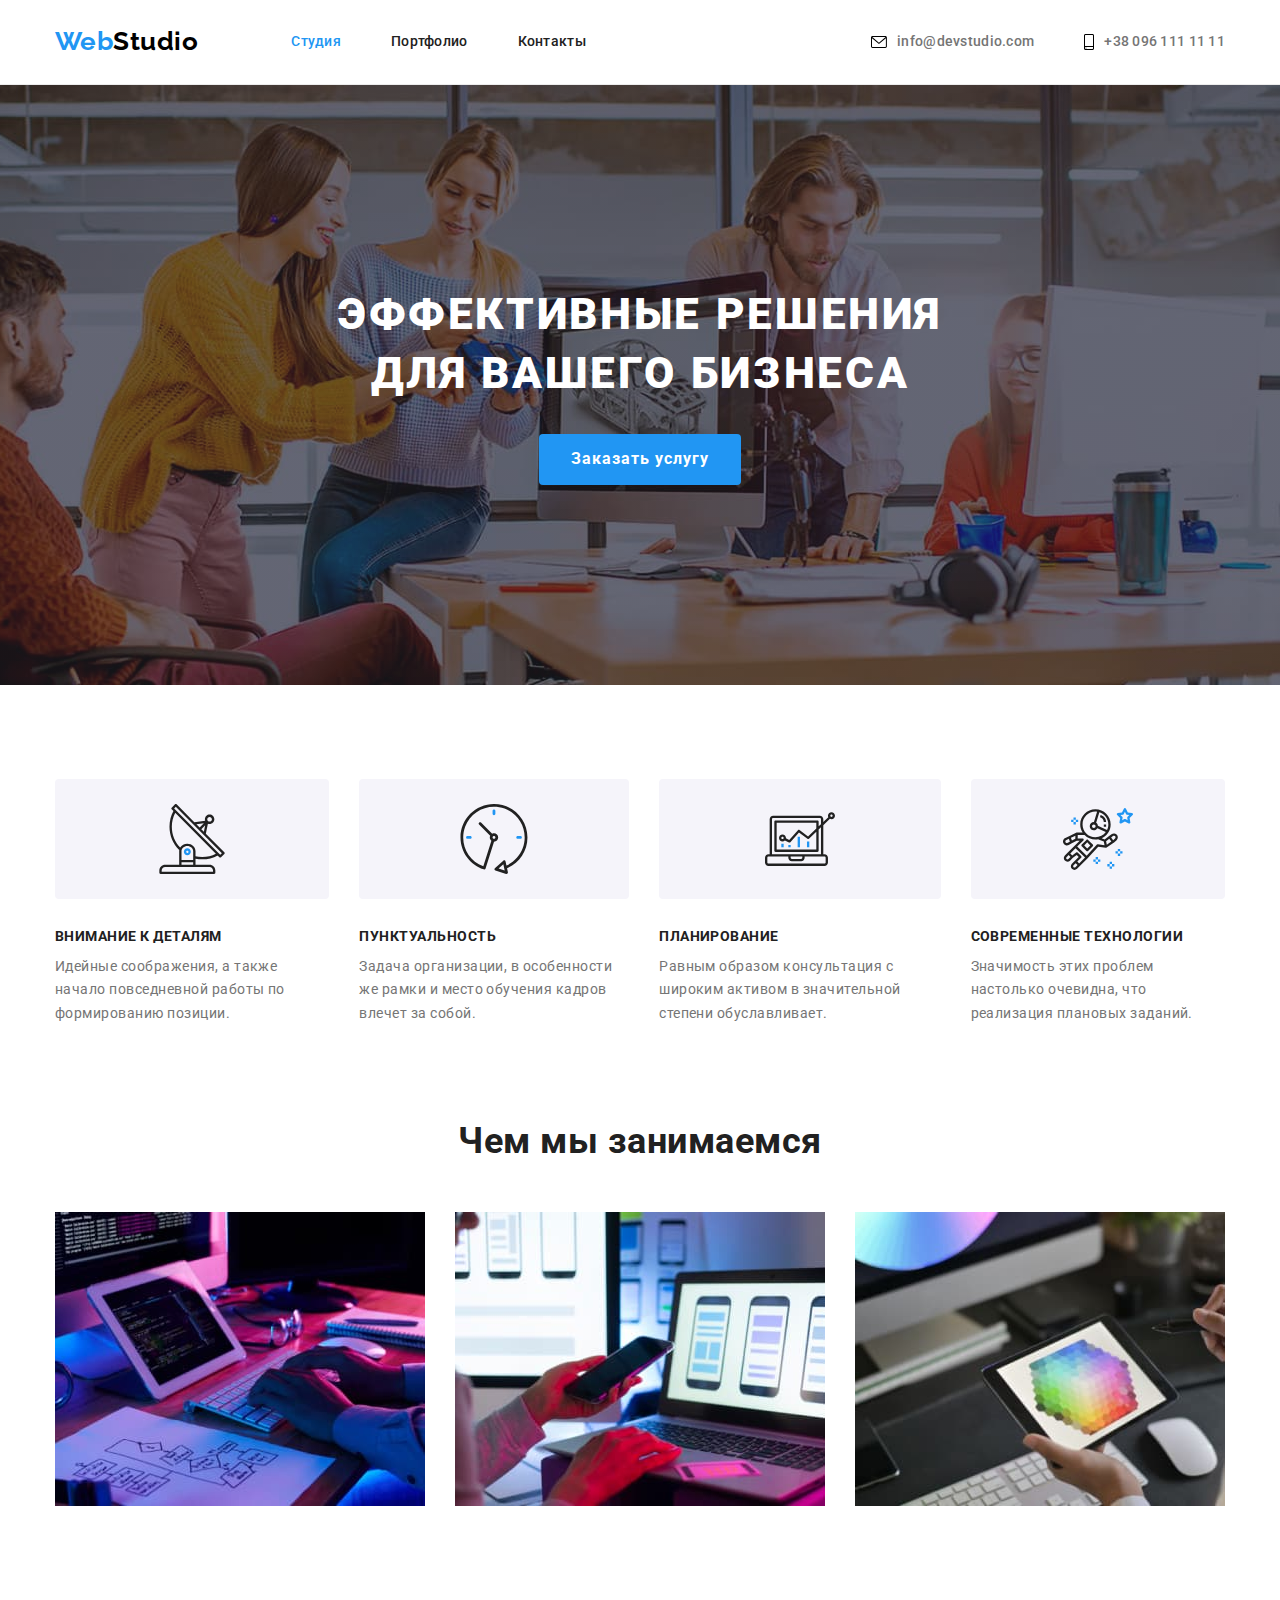
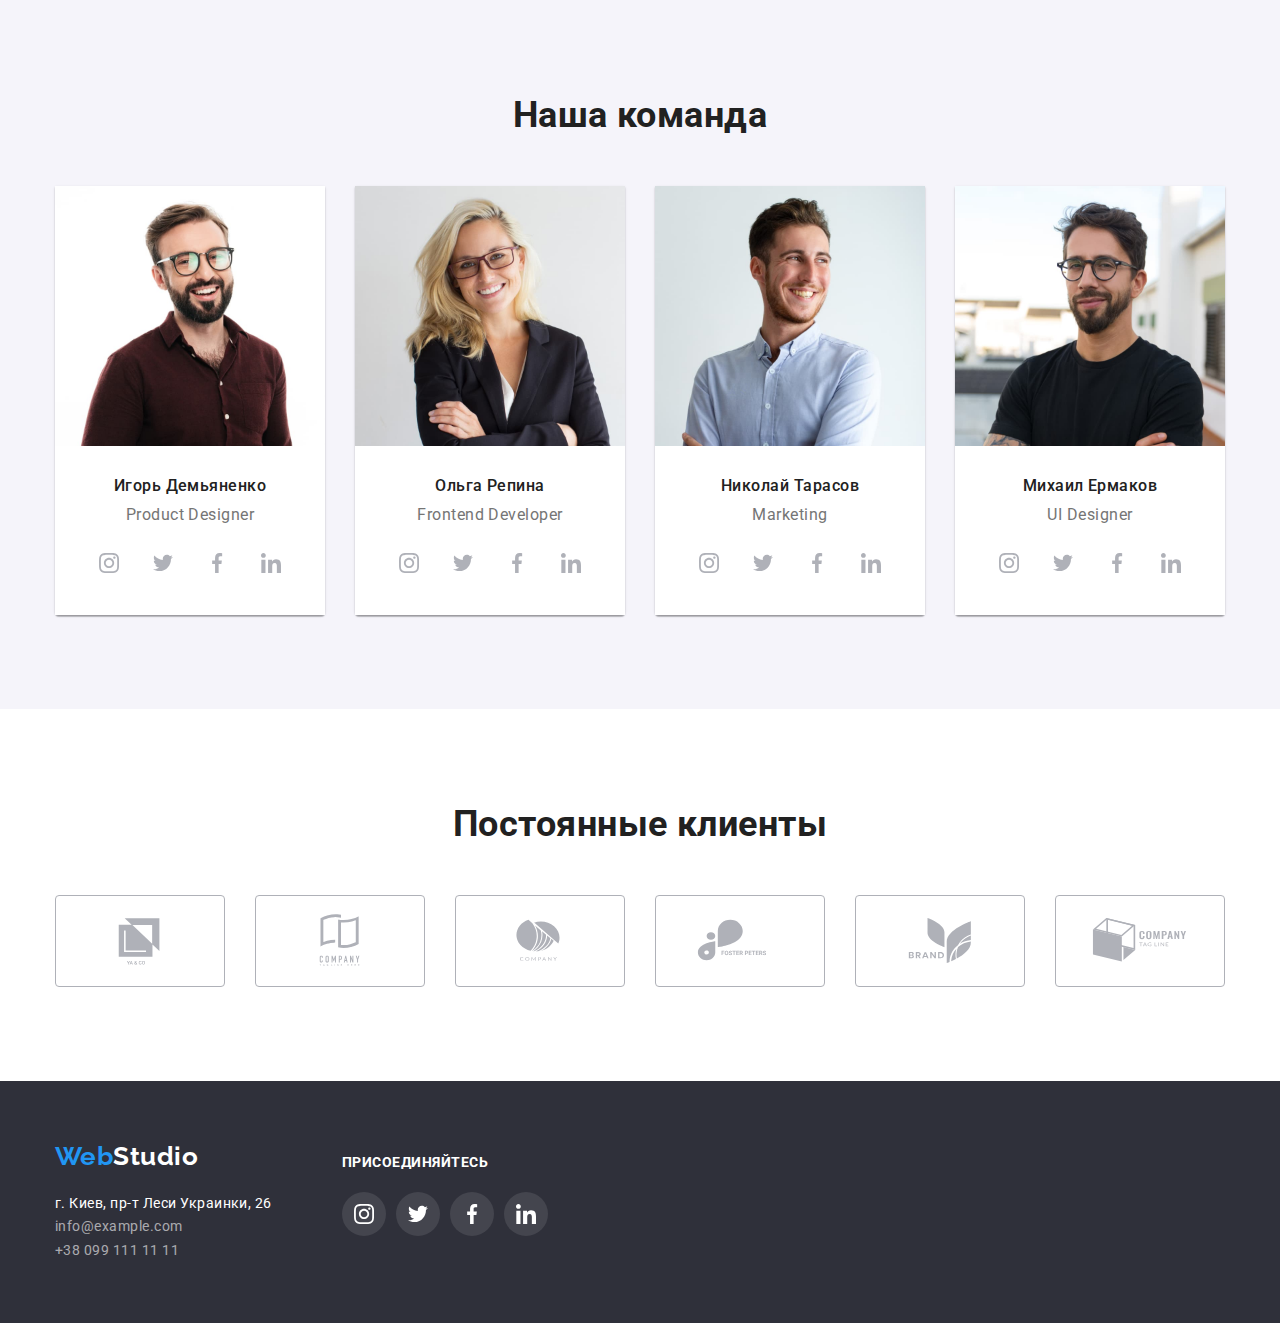
==== commit f248a28f: "Make changes after check" ====
--- a/index.html
+++ b/index.html
@@ -70,56 +70,48 @@
           <h2 hidden>Особенности</h2>
           <ul class="feature-list list">
             <li class="item">
-              <h3 class="title">
-                <div class="feature-list-icon">
-                  <svg width="70" hight="70">
-                    <use href="./images/icons.svg#icon-antenna"></use>
-                  </svg>
-                </div>
-                Внимание к деталям
-              </h3>
+              <div class="feature-list-icon">
+                <svg width="70" height="70">
+                  <use href="./images/icons.svg#icon-antenna"></use>
+                </svg>
+              </div>
+              <h3 class="title">Внимание к деталям</h3>
               <p class="text">
                 Идейные соображения, а также начало повседневной работы по
                 формированию позиции.
               </p>
             </li>
             <li class="item">
-              <h3 class="title">
-                <div class="feature-list-icon">
-                  <svg width="70" hight="70">
-                    <use href="./images/icons.svg#icon-clock"></use>
-                  </svg>
-                </div>
-                Пунктуальность
-              </h3>
+              <div class="feature-list-icon">
+                <svg width="70" height="70">
+                  <use href="./images/icons.svg#icon-clock"></use>
+                </svg>
+              </div>
+              <h3 class="title">Пунктуальность</h3>
               <p class="text">
                 Задача организации, в особенности же рамки и место обучения
                 кадров влечет за собой.
               </p>
             </li>
             <li class="item">
-              <h3 class="title">
-                <div class="feature-list-icon">
-                  <svg width="70" hight="70">
-                    <use href="./images/icons.svg#icon-diagram"></use>
-                  </svg>
-                </div>
-                Планирование
-              </h3>
+              <div class="feature-list-icon">
+                <svg width="70" height="70">
+                  <use href="./images/icons.svg#icon-diagram"></use>
+                </svg>
+              </div>
+              <h3 class="title">Планирование</h3>
               <p class="text">
                 Равным образом консультация с широким активом в значительной
                 степени обуславливает.
               </p>
             </li>
             <li class="item">
-              <h3 class="title">
-                <div class="feature-list-icon">
-                  <svg width="70" hight="70">
-                    <use href="./images/icons.svg#icon-astronaut"></use>
-                  </svg>
-                </div>
-                Современные технологии
-              </h3>
+              <div class="feature-list-icon">
+                <svg width="70" height="70">
+                  <use href="./images/icons.svg#icon-astronaut"></use>
+                </svg>
+              </div>
+              <h3 class="title">Современные технологии</h3>
               <p class="text">
                 Значимость этих проблем настолько очевидна, что реализация
                 плановых заданий.
@@ -169,40 +161,40 @@
                 <div class="info-block">
                   <h3 class="title">Игорь Демьяненко</h3>
                   <p class="position" lang="en">Product Designer</p>
-                  <ul class="position-soc-list list">
-                    <li class="position-soc-item">
-                      <a href="" class="position-soc-link">
-                        <svg width="20" height="20">
-                          <use href="./images/icons.svg#icon-instagram"></use>
-                        </svg>
-                      </a>
-                    </li>
-                    <li class="position-soc-item">
-                      <a href="" class="position-soc-link">
-                        <svg width="20" height="20">
-                          <use href="./images/icons.svg#icon-twitter"></use>
-                        </svg>
-                      </a>
-                    </li>
-
-                    <li class="position-soc-item">
-                      <a href="" class="position-soc-link">
-                        <svg width="20" height="20">
-                          <use href="./images/icons.svg#icon-facebook"></use>
-                        </svg>
-                      </a>
-                    </li>
-
-                    <li class="position-soc-item">
-                      <a href="" class="position-soc-link">
-                        <svg width="20" height="20">
-                          <use href="./images/icons.svg#icon-linkedin"></use>
-                        </svg>
-                      </a>
-                    </li>
-                  </ul>
                 </div>
               </a>
+              <ul class="position-soc-list list">
+                <li class="position-soc-item">
+                  <a href="" class="position-soc-link">
+                    <svg width="20" height="20">
+                      <use href="./images/icons.svg#icon-instagram"></use>
+                    </svg>
+                  </a>
+                </li>
+                <li class="position-soc-item">
+                  <a href="" class="position-soc-link">
+                    <svg width="20" height="20">
+                      <use href="./images/icons.svg#icon-twitter"></use>
+                    </svg>
+                  </a>
+                </li>
+
+                <li class="position-soc-item">
+                  <a href="" class="position-soc-link">
+                    <svg width="20" height="20">
+                      <use href="./images/icons.svg#icon-facebook"></use>
+                    </svg>
+                  </a>
+                </li>
+
+                <li class="position-soc-item">
+                  <a href="" class="position-soc-link">
+                    <svg width="20" height="20">
+                      <use href="./images/icons.svg#icon-linkedin"></use>
+                    </svg>
+                  </a>
+                </li>
+              </ul>
             </li>
             <li class="item">
               <a href=""
@@ -215,40 +207,40 @@
                 <div class="info-block">
                   <h3 class="title">Ольга Репина</h3>
                   <p class="position" lang="en">Frontend Developer</p>
-                  <ul class="position-soc-list list">
-                    <li class="position-soc-item">
-                      <a href="" class="position-soc-link">
-                        <svg width="20" height="20">
-                          <use href="./images/icons.svg#icon-instagram"></use>
-                        </svg>
-                      </a>
-                    </li>
-                    <li class="position-soc-item">
-                      <a href="" class="position-soc-link">
-                        <svg width="20" height="20">
-                          <use href="./images/icons.svg#icon-twitter"></use>
-                        </svg>
-                      </a>
-                    </li>
-
-                    <li class="position-soc-item">
-                      <a href="" class="position-soc-link">
-                        <svg width="20" height="20">
-                          <use href="./images/icons.svg#icon-facebook"></use>
-                        </svg>
-                      </a>
-                    </li>
-
-                    <li class="position-soc-item">
-                      <a href="" class="position-soc-link">
-                        <svg width="20" height="20">
-                          <use href="./images/icons.svg#icon-linkedin"></use>
-                        </svg>
-                      </a>
-                    </li>
-                  </ul>
                 </div>
               </a>
+              <ul class="position-soc-list list">
+                <li class="position-soc-item">
+                  <a href="" class="position-soc-link">
+                    <svg width="20" height="20">
+                      <use href="./images/icons.svg#icon-instagram"></use>
+                    </svg>
+                  </a>
+                </li>
+                <li class="position-soc-item">
+                  <a href="" class="position-soc-link">
+                    <svg width="20" height="20">
+                      <use href="./images/icons.svg#icon-twitter"></use>
+                    </svg>
+                  </a>
+                </li>
+
+                <li class="position-soc-item">
+                  <a href="" class="position-soc-link">
+                    <svg width="20" height="20">
+                      <use href="./images/icons.svg#icon-facebook"></use>
+                    </svg>
+                  </a>
+                </li>
+
+                <li class="position-soc-item">
+                  <a href="" class="position-soc-link">
+                    <svg width="20" height="20">
+                      <use href="./images/icons.svg#icon-linkedin"></use>
+                    </svg>
+                  </a>
+                </li>
+              </ul>
             </li>
             <li class="item">
               <a href=""
@@ -261,40 +253,40 @@
                 <div class="info-block">
                   <h3 class="title">Николай Тарасов</h3>
                   <p class="position" lang="en">Marketing</p>
-                  <ul class="position-soc-list list">
-                    <li class="position-soc-item">
-                      <a href="" class="position-soc-link">
-                        <svg width="20" height="20">
-                          <use href="./images/icons.svg#icon-instagram"></use>
-                        </svg>
-                      </a>
-                    </li>
-                    <li class="position-soc-item">
-                      <a href="" class="position-soc-link">
-                        <svg width="20" height="20">
-                          <use href="./images/icons.svg#icon-twitter"></use>
-                        </svg>
-                      </a>
-                    </li>
-
-                    <li class="position-soc-item">
-                      <a href="" class="position-soc-link">
-                        <svg width="20" height="20">
-                          <use href="./images/icons.svg#icon-facebook"></use>
-                        </svg>
-                      </a>
-                    </li>
-
-                    <li class="position-soc-item">
-                      <a href="" class="position-soc-link">
-                        <svg width="20" height="20">
-                          <use href="./images/icons.svg#icon-linkedin"></use>
-                        </svg>
-                      </a>
-                    </li>
-                  </ul>
                 </div>
               </a>
+              <ul class="position-soc-list list">
+                <li class="position-soc-item">
+                  <a href="" class="position-soc-link">
+                    <svg width="20" height="20">
+                      <use href="./images/icons.svg#icon-instagram"></use>
+                    </svg>
+                  </a>
+                </li>
+                <li class="position-soc-item">
+                  <a href="" class="position-soc-link">
+                    <svg width="20" height="20">
+                      <use href="./images/icons.svg#icon-twitter"></use>
+                    </svg>
+                  </a>
+                </li>
+
+                <li class="position-soc-item">
+                  <a href="" class="position-soc-link">
+                    <svg width="20" height="20">
+                      <use href="./images/icons.svg#icon-facebook"></use>
+                    </svg>
+                  </a>
+                </li>
+
+                <li class="position-soc-item">
+                  <a href="" class="position-soc-link">
+                    <svg width="20" height="20">
+                      <use href="./images/icons.svg#icon-linkedin"></use>
+                    </svg>
+                  </a>
+                </li>
+              </ul>
             </li>
             <li class="item">
               <a href=""
@@ -307,40 +299,40 @@
                 <div class="info-block">
                   <h3 class="title">Михаил Ермаков</h3>
                   <p class="position" lang="en">UI Designer</p>
-                  <ul class="position-soc-list list">
-                    <li class="position-soc-item">
-                      <a href="" class="position-soc-link">
-                        <svg width="20" height="20">
-                          <use href="./images/icons.svg#icon-instagram"></use>
-                        </svg>
-                      </a>
-                    </li>
-                    <li class="position-soc-item">
-                      <a href="" class="position-soc-link">
-                        <svg width="20" height="20">
-                          <use href="./images/icons.svg#icon-twitter"></use>
-                        </svg>
-                      </a>
-                    </li>
-
-                    <li class="position-soc-item">
-                      <a href="" class="position-soc-link">
-                        <svg width="20" height="20">
-                          <use href="./images/icons.svg#icon-facebook"></use>
-                        </svg>
-                      </a>
-                    </li>
-
-                    <li class="position-soc-item">
-                      <a href="" class="position-soc-link">
-                        <svg width="20" height="20">
-                          <use href="./images/icons.svg#icon-linkedin"></use>
-                        </svg>
-                      </a>
-                    </li>
-                  </ul>
                 </div>
               </a>
+              <ul class="position-soc-list list">
+                <li class="position-soc-item">
+                  <a href="" class="position-soc-link">
+                    <svg width="20" height="20">
+                      <use href="./images/icons.svg#icon-instagram"></use>
+                    </svg>
+                  </a>
+                </li>
+                <li class="position-soc-item">
+                  <a href="" class="position-soc-link">
+                    <svg width="20" height="20">
+                      <use href="./images/icons.svg#icon-twitter"></use>
+                    </svg>
+                  </a>
+                </li>
+
+                <li class="position-soc-item">
+                  <a href="" class="position-soc-link">
+                    <svg width="20" height="20">
+                      <use href="./images/icons.svg#icon-facebook"></use>
+                    </svg>
+                  </a>
+                </li>
+
+                <li class="position-soc-item">
+                  <a href="" class="position-soc-link">
+                    <svg width="20" height="20">
+                      <use href="./images/icons.svg#icon-linkedin"></use>
+                    </svg>
+                  </a>
+                </li>
+              </ul> 
             </li>
           </ul>
         </div>
--- a/css/styles.css
+++ b/css/styles.css
@@ -226,10 +226,11 @@
 .feature-list-icon {
   display: flex;
   justify-content: center;
+  align-items: center;
   background-color: var(--team-title-bg-color);
   border-radius: 4px;
   margin-bottom: 30px;
-  margin-right: 30px;
+  height: 120px;
 }
 
 .feature-list .text {
@@ -283,7 +284,7 @@
 
 .team-list .info-block {
   padding-top: 30px;
-  padding-bottom: 30px;
+  padding-bottom: 16px;
   background-color: var(--primary-bg-color);
 }
 
@@ -314,10 +315,11 @@
 }
 
 .position-soc-list {
+  background-color: var(--primary-bg-color);
   display: flex;
   padding-left: 32px;
   padding-right: 32px;
-  padding-top: 16px;
+  padding-bottom: 30px;
 }
 
 .position-soc-link {
@@ -325,7 +327,6 @@
   height: 44px;
   background-color: var(--secondary-title-text-color);
   border-radius: 50%;
-  padding: 12px;
   display: flex;
   align-items: center;
   justify-content: center;
@@ -344,17 +345,29 @@
 
 /* --------------------Clients----------------------- */
 
-.clients-item:not(:last-child) {
-  margin-right: 30px;
-}
-
 .clients-list {
   display: flex;
-  justify-content: center;
+  justify-content: space-between;
   margin: 0;
   padding: 0;
 }
 
+.clients-item {
+  display: flex;
+  justify-content: center;
+  align-items: center;
+  width: calc(100% / 6 - 25px);
+  height: 92px;
+  border: 1px solid var(--social-links-color);
+  border-radius: 4px;
+}
+
+.clients-item:hover,
+.clients-item:focus {
+  border-color: var(--accent-color);
+  fill: var(--accent-color);
+}
+
 .clients-title {
   color: var(--title-text-color);
   font-weight: 700;
@@ -365,10 +378,11 @@
 }
 
 .client-link {
-  display: block;
-  padding: 16px 31px;
-  border: 1px solid var(--social-links-color);
-  border-radius: 4px;
+  display: flex;
+  justify-content: center;
+  align-items: center;
+  width: 100%;
+  height: 100%;
   color: var(--social-links-color);
   fill: var(--social-links-color);
 }
